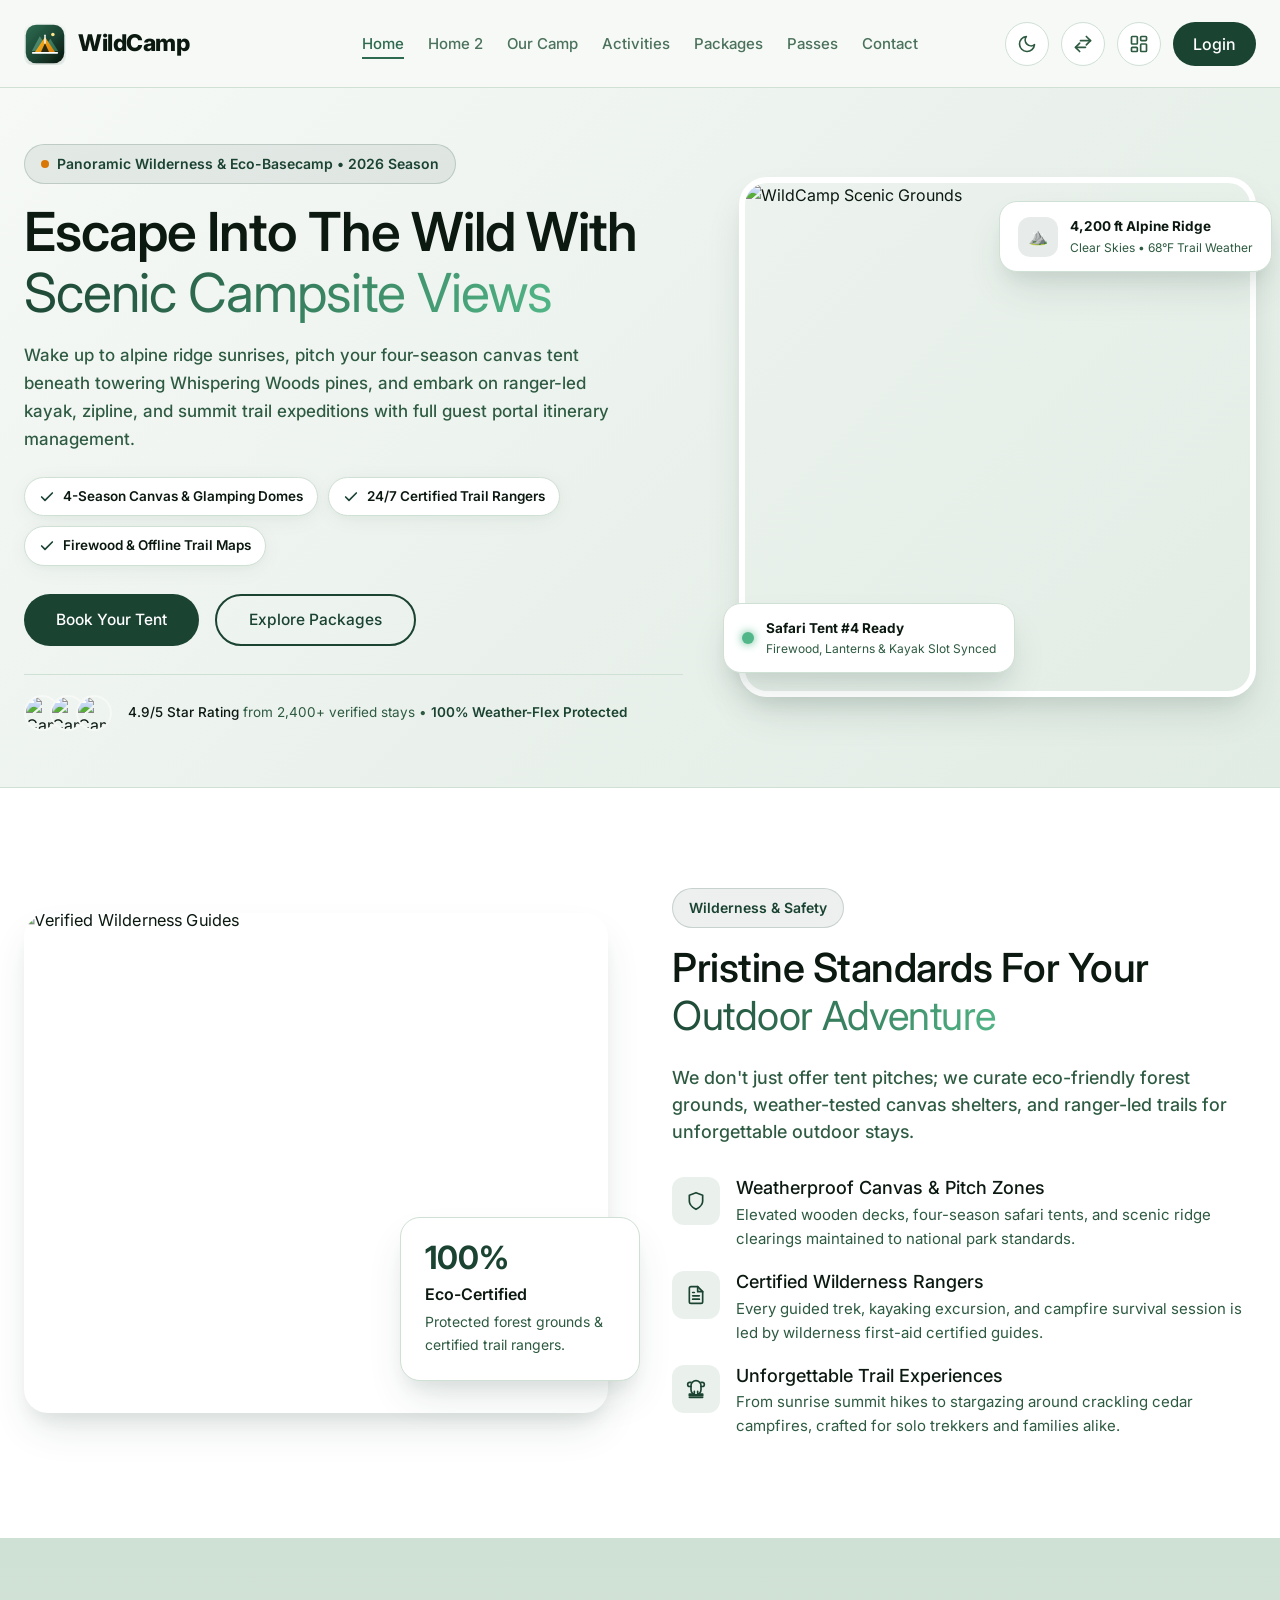
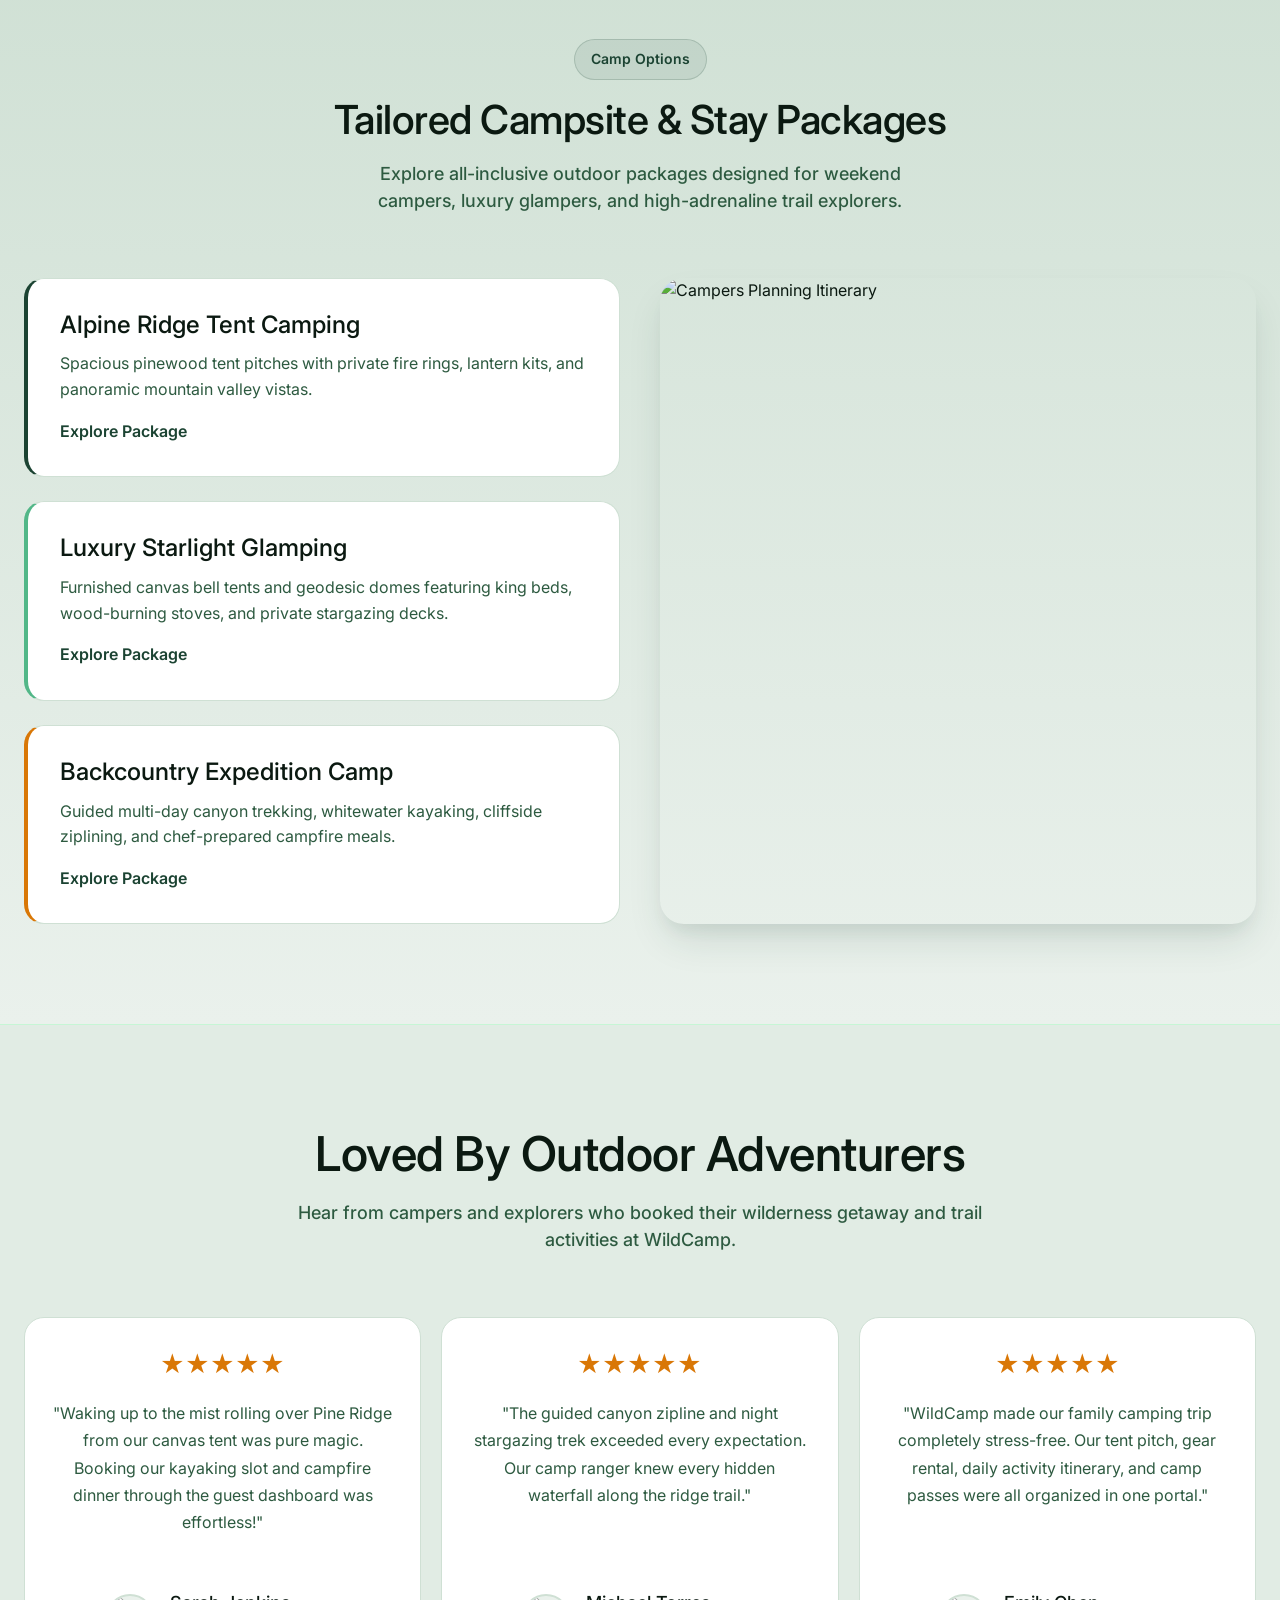
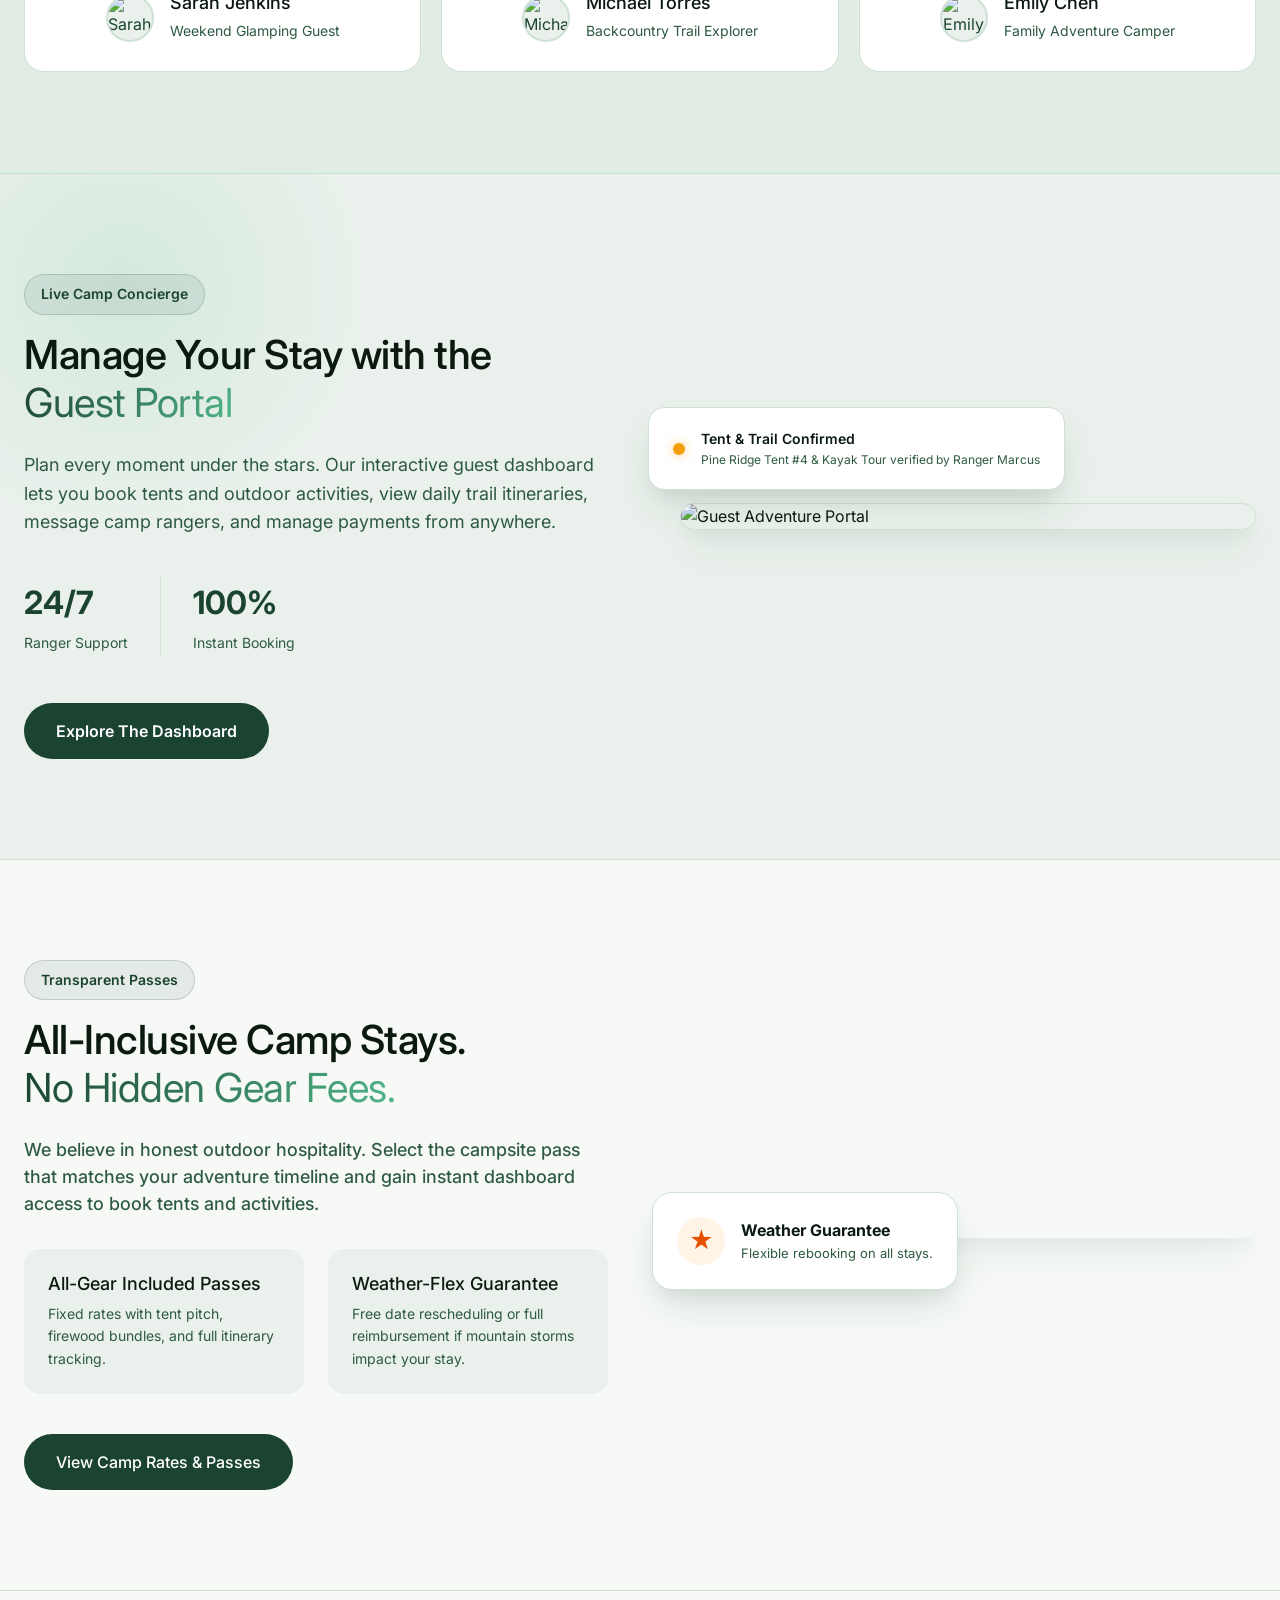
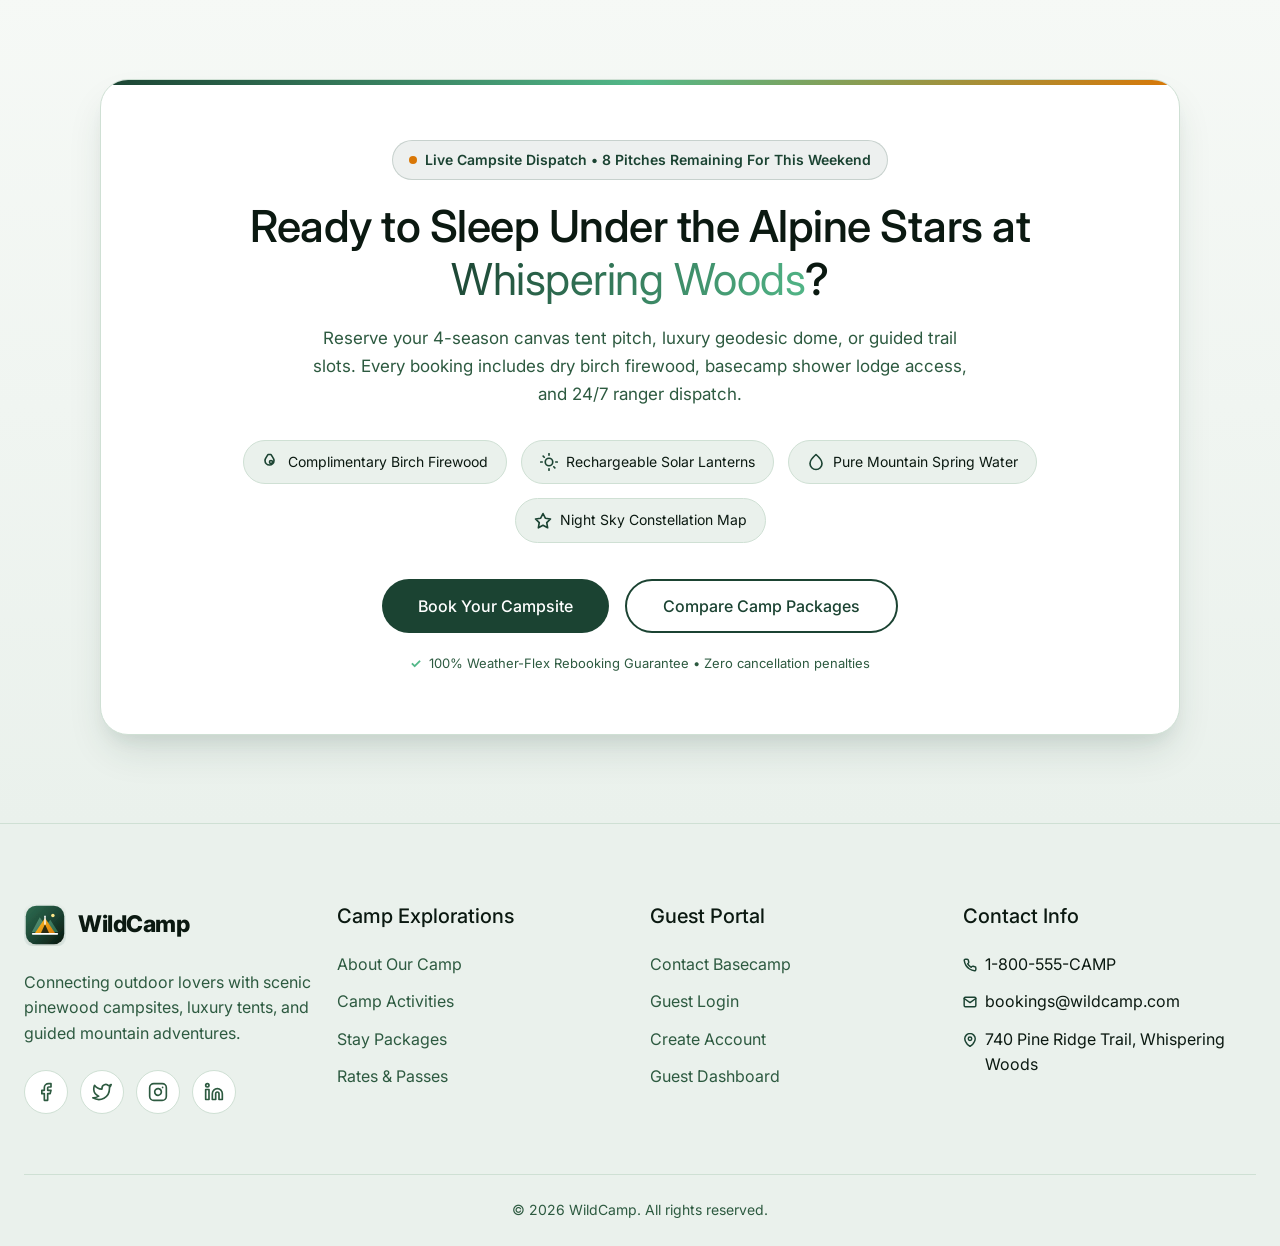
==== index.html @ be58924a "Initial commit" ====
<!DOCTYPE html>
<html lang="en">
<head>
    <meta charset="UTF-8">
    <meta name="viewport" content="width=device-width, initial-scale=1.0">
    <title>WildCamp | Camping Ground &amp; Adventure Camp</title>
    <meta name="description" content="Explore scenic pinewood campsites, luxury canvas tents, guided mountain trails, campfire nights, and outdoor adventure packages at WildCamp.">
    <link rel="icon" type="image/svg+xml" href="assets/images/favicon.svg">
    <link rel="stylesheet" href="assets/css/style.css">
    <link rel="stylesheet" href="assets/css/dark-mode.css">
    <link rel="stylesheet" href="assets/css/rtl.css">
</head>
<body>

    <nav class="navbar">
        <div class="container">
            <a href="index.html" class="nav-brand">
                <img src="assets/images/logo.svg" alt="WildCamp Logo" class="nav-brand-img">
                <span>WildCamp<span class="brand-accent"></span></span>
            </a>
            <ul class="nav-links">
                <li><a href="index.html" class="active">Home</a></li>
                <li><a href="home-2.html">Home 2</a></li>
                <li><a href="about.html">Our Camp</a></li>
                <li><a href="courses.html">Activities</a></li>
                <li><a href="study-packages.html">Packages</a></li>
                <li><a href="pricing.html">Passes</a></li>
                <li><a href="contact.html">Contact</a></li>
            </ul>
            <div class="nav-actions">
                <button id="themeToggle" class="action-icon" aria-label="Toggle Dark Mode" title="Toggle Dark Mode"><svg width="20" height="20" viewBox="0 0 24 24" fill="none" stroke="currentColor" stroke-width="2" stroke-linecap="round" stroke-linejoin="round" style="vertical-align: middle;"><path d="M21 12.79A9 9 0 1 1 11.21 3 7 7 0 0 0 21 12.79z"/></svg></button>
                <button id="rtlToggle" class="action-icon" aria-label="Toggle RTL" title="Toggle RTL"><svg width="20" height="20" viewBox="0 0 24 24" fill="none" stroke="currentColor" stroke-width="2" stroke-linecap="round" stroke-linejoin="round" style="vertical-align: middle;"><polyline points="16 3 21 8 16 13"/><line x1="21" y1="8" x2="9" y2="8"/><polyline points="8 21 3 16 8 11"/><line x1="3" y1="16" x2="15" y2="16"/></svg></button>
                <a href="dashboard.html" class="action-icon" aria-label="Dashboard" title="Dashboard">
                    <svg width="20" height="20" viewBox="0 0 24 24" fill="none" stroke="currentColor" stroke-width="2" stroke-linecap="round" stroke-linejoin="round"><rect width="7" height="9" x="3" y="3" rx="1"/><rect width="7" height="5" x="14" y="3" rx="1"/><rect width="7" height="9" x="14" y="12" rx="1"/><rect width="7" height="5" x="3" y="16" rx="1"/></svg>
                </a>
                <a href="login.html" class="btn btn-primary" style="height: 44px; padding: 0 20px;">Login</a>
                <button class="mobile-menu-toggle action-icon" aria-label="Toggle Menu">☰</button>
            </div>
        </div>
    </nav>

    <!-- Home 1 Hero: Asymmetric 2-Column Split Showcase (Equal Height 700px) -->
    <section class="hero-equal-height hero-home-1">
        <div class="container">
            <div class="hero-home-1-grid">
                
                <!-- Left Content -->
                <div class="fade-up" style="text-align: left;">
                    <div class="badge-premium" style="margin-bottom: 18px; margin-left: 0;">
                        <div class="badge-pulse"></div>
                        Panoramic Wilderness &amp; Eco-Basecamp &bull; 2026 Season
                    </div>
                    
                    <h1 style="font-size: clamp(36px, 4.2vw, 54px); line-height: 1.12; margin-bottom: 18px; color: var(--text-primary);">
                        Escape Into The Wild With <span class="text-highlight">Scenic Campsite Views</span>
                    </h1>
                    
                    <p class="subheading" style="font-size: 17px; line-height: 1.65; color: var(--text-secondary); margin-bottom: 24px; max-width: 600px;">
                        Wake up to alpine ridge sunrises, pitch your four-season canvas tent beneath towering Whispering Woods pines, and embark on ranger-led kayak, zipline, and summit trail expeditions with full guest portal itinerary management.
                    </p>

                    <div class="hero-feature-pills">
                        <div class="hero-feature-pill">
                            <svg width="16" height="16" viewBox="0 0 24 24" fill="none" stroke="currentColor" stroke-width="2.5" stroke-linecap="round" stroke-linejoin="round"><polyline points="20 6 9 17 4 12"/></svg>
                            4-Season Canvas &amp; Glamping Domes
                        </div>
                        <div class="hero-feature-pill">
                            <svg width="16" height="16" viewBox="0 0 24 24" fill="none" stroke="currentColor" stroke-width="2.5" stroke-linecap="round" stroke-linejoin="round"><polyline points="20 6 9 17 4 12"/></svg>
                            24/7 Certified Trail Rangers
                        </div>
                        <div class="hero-feature-pill">
                            <svg width="16" height="16" viewBox="0 0 24 24" fill="none" stroke="currentColor" stroke-width="2.5" stroke-linecap="round" stroke-linejoin="round"><polyline points="20 6 9 17 4 12"/></svg>
                            Firewood &amp; Offline Trail Maps
                        </div>
                    </div>
                    
                    <div class="hero-premium-actions" style="justify-content: flex-start; margin-bottom: 28px;">
                        <a href="dashboard.html" class="btn btn-primary" style="height: 52px; padding: 0 32px; font-size: 15.5px;">Book Your Tent</a>
                        <a href="study-packages.html" class="btn btn-secondary" style="height: 52px; padding: 0 32px; font-size: 15.5px;">Explore Packages</a>
                    </div>

                    <!-- Camper Social Proof Strip -->
                    <div style="display: flex; align-items: center; gap: 16px; padding-top: 20px; border-top: 1px solid var(--border-color); flex-wrap: wrap;">
                        <div class="avatar-group">
                            <img src="https://images.unsplash.com/photo-1544717305-2782549b5136?auto=format&fit=crop&w=100&q=80" alt="Camper Sarah" style="width: 36px; height: 36px; object-fit: cover;">
                            <img src="https://images.unsplash.com/photo-1507003211169-0a1dd7228f2d?auto=format&fit=crop&w=100&q=80" alt="Camper Michael" style="width: 36px; height: 36px; object-fit: cover;">
                            <img src="https://images.unsplash.com/photo-1573496359142-b8d87734a5a2?auto=format&fit=crop&w=100&q=80" alt="Camper Emily" style="width: 36px; height: 36px; object-fit: cover;">
                        </div>
                        <div style="font-size: 13.5px; color: var(--text-secondary);">
                            <strong style="color: var(--text-primary);">4.9/5 Star Rating</strong> from 2,400+ verified stays &bull; <span style="color: var(--primary-accent); font-weight: 600;">100% Weather-Flex Protected</span>
                        </div>
                    </div>
                </div>

                <!-- Right Visual Showcase -->
                <div class="hero-home-1-visual fade-up" style="transition-delay: 0.2s;">
                    <div class="hero-home-1-main-img">
                        <img src="https://images.unsplash.com/photo-1523240795612-9a054b0db644?auto=format&fit=crop&w=1600&q=80" alt="WildCamp Scenic Grounds">
                    </div>

                    <!-- Floating Top-Right Telemetry Badge -->
                    <div class="hero-float-card floating-badge-right" style="top: 24px; right: -16px;">
                        <div style="width: 40px; height: 40px; border-radius: 12px; background: rgba(27, 67, 50, 0.1); color: var(--primary-accent); display: flex; align-items: center; justify-content: center; font-weight: 700;">⛰️</div>
                        <div style="text-align: left;">
                            <div style="font-size: 13.5px; font-weight: 700; color: var(--text-primary);">4,200 ft Alpine Ridge</div>
                            <div style="font-size: 12px; color: var(--text-secondary);">Clear Skies &bull; 68&deg;F Trail Weather</div>
                        </div>
                    </div>

                    <!-- Floating Bottom-Left Active Pitch Badge -->
                    <div class="hero-float-card floating-badge-left" style="bottom: 24px; left: -16px;">
                        <div style="width: 12px; height: 12px; border-radius: 50%; background: var(--support-accent); box-shadow: 0 0 10px var(--support-accent);"></div>
                        <div style="text-align: left;">
                            <div style="font-size: 13.5px; font-weight: 700; color: var(--text-primary);">Safari Tent #4 Ready</div>
                            <div style="font-size: 12px; color: var(--text-secondary);">Firewood, Lanterns &amp; Kayak Slot Synced</div>
                        </div>
                    </div>
                </div>

            </div>
        </div>
    </section>

    <!-- 1. Wilderness & Campsite Standards -->
    <section class="premium-section" style="padding: 100px 0; overflow: hidden;">
        <div class="container">
            <div class="grid-2 tab-stack image-first" style="align-items: center; gap: 64px;">
                <!-- Image Side -->
                <div class="fade-up" style="position: relative;">
                    <div style="position: relative; border-radius: 24px; overflow: hidden; box-shadow: var(--shadow-hover);">
                        <img src="https://images.unsplash.com/photo-1427504494785-3a9ca7044f45?auto=format&fit=crop&w=800&q=80" alt="Verified Wilderness Guides" class="img-cover" style="height: 500px; transform: scale(1.02); transition: var(--transition);">
                    </div>
                    <!-- Glassmorphism Badge -->
                    <div class="floating-badge-right" style="position: absolute; bottom: 32px; right: -32px; background: var(--card-bg); border: 1px solid var(--border-color); padding: 24px; border-radius: 20px; box-shadow: var(--shadow-hover); max-width: 240px; z-index: 2;">
                        <div style="color: var(--primary-accent); font-size: 32px; font-weight: 700; line-height: 1;">100%</div>
                        <div style="font-weight: 600; color: var(--text-primary); margin-top: 8px;">Eco-Certified</div>
                        <p style="color: var(--text-secondary); font-size: 14px; margin-top: 4px; margin-bottom: 0;">Protected forest grounds &amp; certified trail rangers.</p>
                    </div>
                </div>
                <!-- Content Side -->
                <div class="fade-up" style="transition-delay: 0.2s;">
                    <div class="badge-premium" style="margin-bottom: 16px;">Wilderness &amp; Safety</div>
                    <h2 style="font-size: 40px; line-height: 1.2; margin-bottom: 24px;">Pristine Standards For Your <span class="text-highlight">Outdoor Adventure</span></h2>
                    <p class="subheading" style="margin-bottom: 32px;">We don't just offer tent pitches; we curate eco-friendly forest grounds, weather-tested canvas shelters, and ranger-led trails for unforgettable outdoor stays.</p>
                    
                    <div style="display: flex; flex-direction: column; gap: 20px;">
                        <div style="display: flex; gap: 16px; align-items: flex-start;">
                            <div style="width: 48px; height: 48px; border-radius: 12px; background: var(--secondary-bg); color: var(--primary-accent); display: flex; align-items: center; justify-content: center; flex-shrink: 0;">
                                <svg width="20" height="20" viewBox="0 0 24 24" fill="none" stroke="currentColor" stroke-width="2" stroke-linecap="round" stroke-linejoin="round"><path d="M12 22s8-4 8-10V5l-8-3-8 3v7c0 6 8 10 8 10z"/></svg>
                            </div>
                            <div>
                                <h4 style="font-size: 18px; margin-bottom: 4px;">Weatherproof Canvas &amp; Pitch Zones</h4>
                                <p style="color: var(--text-secondary); font-size: 15px; margin: 0;">Elevated wooden decks, four-season safari tents, and scenic ridge clearings maintained to national park standards.</p>
                            </div>
                        </div>
                        <div style="display: flex; gap: 16px; align-items: flex-start;">
                            <div style="width: 48px; height: 48px; border-radius: 12px; background: var(--secondary-bg); color: var(--primary-accent); display: flex; align-items: center; justify-content: center; flex-shrink: 0;">
                                <svg width="20" height="20" viewBox="0 0 24 24" fill="none" stroke="currentColor" stroke-width="2" stroke-linecap="round" stroke-linejoin="round"><path d="M14 2H6a2 2 0 0 0-2 2v16a2 2 0 0 0 2 2h12a2 2 0 0 0 2-2V8z"/><polyline points="14 2 14 8 20 8"/><line x1="16" y1="13" x2="8" y2="13"/><line x1="16" y1="17" x2="8" y2="17"/><polyline points="10 9 9 9 8 9"/></svg>
                            </div>
                            <div>
                                <h4 style="font-size: 18px; margin-bottom: 4px;">Certified Wilderness Rangers</h4>
                                <p style="color: var(--text-secondary); font-size: 15px; margin: 0;">Every guided trek, kayaking excursion, and campfire survival session is led by wilderness first-aid certified guides.</p>
                            </div>
                        </div>
                        <div style="display: flex; gap: 16px; align-items: flex-start;">
                            <div style="width: 48px; height: 48px; border-radius: 12px; background: var(--secondary-bg); color: var(--primary-accent); display: flex; align-items: center; justify-content: center; flex-shrink: 0;">
                                <svg width="20" height="20" viewBox="0 0 24 24" fill="none" stroke="currentColor" stroke-width="2" stroke-linecap="round" stroke-linejoin="round"><path d="M6 9H4.5a2.5 2.5 0 0 1 0-5H6"/><path d="M18 9h1.5a2.5 2.5 0 0 0 0-5H18"/><path d="M4 22h16"/><path d="M10 14.66V17c0 .55-.45 1-1 1H4v2h16v-2h-5c-.55 0-1-.45-1-1v-2.34"/><path d="M12 2a6 6 0 0 1 6 6v5a6 6 0 0 1-6 6 6 6 0 0 1-6-6V8a6 6 0 0 1 6-6z"/></svg>
                            </div>
                            <div>
                                <h4 style="font-size: 18px; margin-bottom: 4px;">Unforgettable Trail Experiences</h4>
                                <p style="color: var(--text-secondary); font-size: 15px; margin: 0;">From sunrise summit hikes to stargazing around crackling cedar campfires, crafted for solo trekkers and families alike.</p>
                            </div>
                        </div>
                    </div>
                </div>
            </div>
        </div>
    </section>

    <!-- 2. Bespoke Camping Packages -->
    <section class="premium-section bg-secondary" style="padding: 100px 0; position: relative;">
        <div class="container">
            <div class="section-header text-center fade-up">
                <div class="badge-premium" style="margin-bottom: 16px; margin-left: auto; margin-right: auto;">Camp Options</div>
                <h2 style="font-size: 40px;">Tailored Campsite &amp; Stay Packages</h2>
                <p class="subheading" style="margin-left: auto; margin-right: auto; max-width: 600px;">Explore all-inclusive outdoor packages designed for weekend campers, luxury glampers, and high-adrenaline trail explorers.</p>
            </div>
            
            <div class="grid-2 prep-options-grid" style="gap: 40px; margin-top: 64px; align-items: center;">
                <!-- Left: Stacked Premium Cards -->
                <div class="prep-options-cards" style="display: flex; flex-direction: column; gap: 24px;">
                    <div class="card fade-up" style="border-left: 4px solid var(--primary-accent); padding: 32px; transition: var(--transition);">
                        <h3 style="font-size: 24px; margin-bottom: 12px;">Alpine Ridge Tent Camping</h3>
                        <p style="color: var(--text-secondary); margin-bottom: 16px;">Spacious pinewood tent pitches with private fire rings, lantern kits, and panoramic mountain valley vistas.</p>
                        <a href="study-packages.html" style="color: var(--primary-accent); font-weight: 600; text-decoration: none; display: inline-flex; align-items: center; gap: 8px;">Explore Package</a>
                    </div>
                    <div class="card fade-up" style="border-left: 4px solid var(--support-accent); padding: 32px; transition: var(--transition); transition-delay: 0.1s;">
                        <h3 style="font-size: 24px; margin-bottom: 12px;">Luxury Starlight Glamping</h3>
                        <p style="color: var(--text-secondary); margin-bottom: 16px;">Furnished canvas bell tents and geodesic domes featuring king beds, wood-burning stoves, and private stargazing decks.</p>
                        <a href="study-packages.html" style="color: var(--primary-accent); font-weight: 600; text-decoration: none; display: inline-flex; align-items: center; gap: 8px;">Explore Package</a>
                    </div>
                    <div class="card fade-up" style="border-left: 4px solid var(--highlight-accent); padding: 32px; transition: var(--transition); transition-delay: 0.2s;">
                        <h3 style="font-size: 24px; margin-bottom: 12px;">Backcountry Expedition Camp</h3>
                        <p style="color: var(--text-secondary); margin-bottom: 16px;">Guided multi-day canyon trekking, whitewater kayaking, cliffside ziplining, and chef-prepared campfire meals.</p>
                        <a href="study-packages.html" style="color: var(--primary-accent); font-weight: 600; text-decoration: none; display: inline-flex; align-items: center; gap: 8px;">Explore Package</a>
                    </div>
                </div>
                
                <!-- Right: Large Image -->
                <div class="fade-up prep-options-image" style="height: 100%; transition-delay: 0.3s;">
                    <img src="https://images.unsplash.com/photo-1516321318423-f06f85e504b3?auto=format&fit=crop&w=800&q=80" alt="Campers Planning Itinerary" style="width: 100%; height: 100%; object-fit: cover; border-radius: 24px; box-shadow: var(--shadow-hover); min-height: 500px;">
                </div>
            </div>
        </div>
    </section>

    <!-- Camper Testimonials -->
    <section class="bg-secondary">
        <div class="container text-center fade-up">
            <div class="section-header">
                <h2>Loved By Outdoor Adventurers</h2>
                <p class="subheading">Hear from campers and explorers who booked their wilderness getaway and trail activities at WildCamp.</p>
            </div>
            <div class="grid-3">
                <div class="card" style="align-items: center; text-align: center; display: flex; flex-direction: column;">
                    <div style="color: var(--highlight-accent); font-size: 24px; margin-bottom: 16px;">★★★★★</div>
                    <p class="card-text" style="flex-grow: 1;">"Waking up to the mist rolling over Pine Ridge from our canvas tent was pure magic. Booking our kayaking slot and campfire dinner through the guest dashboard was effortless!"</p>
                    <div style="margin-top: 24px; display: flex; align-items: center; justify-content: center; gap: 16px; width: 100%;">
                        <div style="width: 48px; height: 48px; border-radius: 50%; background: var(--secondary-bg); display: flex; align-items: center; justify-content: center; color: var(--primary-accent); border: 2px solid var(--border-color); flex-shrink: 0;">
                            <img src="https://images.unsplash.com/photo-1494790108377-be9c29b29330?auto=format&fit=crop&w=150&h=150&q=80" alt="Sarah Jenkins" style="width: 100%; height: 100%; border-radius: 50%; object-fit: cover;">
                        </div>
                        <div style="text-align: left;">
                            <h4 style="font-size: 18px; margin-bottom: 4px;">Sarah Jenkins</h4>
                            <span style="color: var(--text-secondary); font-size: 14px;">Weekend Glamping Guest</span>
                        </div>
                    </div>
                </div>
                <div class="card" style="align-items: center; text-align: center; display: flex; flex-direction: column;">
                    <div style="color: var(--highlight-accent); font-size: 24px; margin-bottom: 16px;">★★★★★</div>
                    <p class="card-text" style="flex-grow: 1;">"The guided canyon zipline and night stargazing trek exceeded every expectation. Our camp ranger knew every hidden waterfall along the ridge trail."</p>
                    <div style="margin-top: 24px; display: flex; align-items: center; justify-content: center; gap: 16px; width: 100%;">
                        <div style="width: 48px; height: 48px; border-radius: 50%; background: var(--secondary-bg); display: flex; align-items: center; justify-content: center; color: var(--primary-accent); border: 2px solid var(--border-color); flex-shrink: 0;">
                            <img src="https://images.unsplash.com/photo-1507003211169-0a1dd7228f2d?auto=format&fit=crop&w=150&h=150&q=80" alt="Michael Torres" style="width: 100%; height: 100%; border-radius: 50%; object-fit: cover;">
                        </div>
                        <div style="text-align: left;">
                            <h4 style="font-size: 18px; margin-bottom: 4px;">Michael Torres</h4>
                            <span style="color: var(--text-secondary); font-size: 14px;">Backcountry Trail Explorer</span>
                        </div>
                    </div>
                </div>
                <div class="card" style="align-items: center; text-align: center; display: flex; flex-direction: column;">
                    <div style="color: var(--highlight-accent); font-size: 24px; margin-bottom: 16px;">★★★★★</div>
                    <p class="card-text" style="flex-grow: 1;">"WildCamp made our family camping trip completely stress-free. Our tent pitch, gear rental, daily activity itinerary, and camp passes were all organized in one portal."</p>
                    <div style="margin-top: 24px; display: flex; align-items: center; justify-content: center; gap: 16px; width: 100%;">
                        <div style="width: 48px; height: 48px; border-radius: 50%; background: var(--secondary-bg); display: flex; align-items: center; justify-content: center; color: var(--primary-accent); border: 2px solid var(--border-color); flex-shrink: 0;">
                            <img src="https://images.unsplash.com/photo-1438761681033-6461ffad8d80?auto=format&fit=crop&w=150&h=150&q=80" alt="Emily Chen" style="width: 100%; height: 100%; border-radius: 50%; object-fit: cover;">
                        </div>
                        <div style="text-align: left;">
                            <h4 style="font-size: 18px; margin-bottom: 4px;">Emily Chen</h4>
                            <span style="color: var(--text-secondary); font-size: 14px;">Family Adventure Camper</span>
                        </div>
                    </div>
                </div>
            </div>
        </div>
    </section>

    <!-- 3. Next-Gen Guest Portal (Light Theme Section) -->
    <section class="premium-section" style="padding: 100px 0; background: var(--secondary-bg); color: var(--text-primary); position: relative; overflow: hidden; border-top: 1px solid var(--border-color); border-bottom: 1px solid var(--border-color);">
        <!-- Subtle Sage Radial Glow -->
        <div style="position: absolute; top: -20%; left: -10%; width: 500px; height: 500px; background: radial-gradient(circle, rgba(82, 183, 136, 0.14) 0%, transparent 70%); border-radius: 50%; z-index: 0; pointer-events: none;"></div>
        
        <div class="container" style="position: relative; z-index: 1;">
            <div class="grid-2 tab-stack" style="align-items: center; gap: 80px;">
                
                <!-- Content Side -->
                <div class="fade-up">
                    <div class="badge-premium" style="margin-bottom: 16px;">Live Camp Concierge</div>
                    <h2 style="font-size: 40px; line-height: 1.2; margin-bottom: 24px; color: var(--text-primary);">Manage Your Stay with the <span class="text-highlight">Guest Portal</span></h2>
                    <p style="color: var(--text-secondary); font-size: 18px; line-height: 1.6; margin-bottom: 40px;">Plan every moment under the stars. Our interactive guest dashboard lets you book tents and outdoor activities, view daily trail itineraries, message camp rangers, and manage payments from anywhere.</p>
                    
                    <div style="display: flex; gap: 32px; margin-bottom: 48px;">
                        <div>
                            <div style="font-size: 32px; font-weight: 700; color: var(--primary-accent); margin-bottom: 4px;">24/7</div>
                            <div style="color: var(--text-secondary); font-size: 14px;">Ranger Support</div>
                        </div>
                        <div style="width: 1px; background: var(--border-color);"></div>
                        <div>
                            <div style="font-size: 32px; font-weight: 700; color: var(--primary-accent); margin-bottom: 4px;">100%</div>
                            <div style="color: var(--text-secondary); font-size: 14px;">Instant Booking</div>
                        </div>
                    </div>
                    
                    <a href="dashboard.html" class="btn btn-primary" style="font-weight: 600; padding: 0 32px; height: 56px;">Explore The Dashboard</a>
                </div>

                <!-- Visual Side -->
                <div class="fade-up" style="position: relative; transition-delay: 0.2s;">
                    <img src="https://successfulstudyskills4students.com/wp-content/uploads/2026/02/AI-study-tools-for-students-student-studying-with-ai-1024x585.jpeg" alt="Guest Adventure Portal" style="width: 100%; border-radius: 24px; box-shadow: var(--shadow-hover); border: 1px solid var(--border-color);">
                    
                    <!-- Floating UI Element -->
                    <div class="floating-badge-left" style="position: absolute; bottom: 40px; left: -32px; background: var(--card-bg); padding: 20px 24px; border-radius: 16px; border: 1px solid var(--border-color); display: flex; align-items: center; gap: 16px; box-shadow: var(--shadow-hover);">
                        <div style="width: 12px; height: 12px; background: #F59E0B; border-radius: 50%; box-shadow: 0 0 10px rgba(245,158,11,0.5);"></div>
                        <div>
                            <div style="color: var(--text-primary); font-weight: 600; font-size: 14px;">Tent &amp; Trail Confirmed</div>
                            <div style="color: var(--text-secondary); font-size: 12px;">Pine Ridge Tent #4 &amp; Kayak Tour verified by Ranger Marcus</div>
                        </div>
                    </div>
                </div>

            </div>
        </div>
    </section>

    <!-- 4. Transparent Pricing & Value -->
    <section class="premium-section" style="padding: 100px 0;">
        <div class="container">
            <div class="grid-2 tab-stack" style="align-items: center; gap: 64px;">
                <!-- Content Side -->
                <div class="fade-up">
                    <div class="badge-premium" style="margin-bottom: 16px;">Transparent Passes</div>
                    <h2 style="font-size: 40px; line-height: 1.2; margin-bottom: 24px;">All-Inclusive Camp Stays.<br><span class="text-highlight">No Hidden Gear Fees.</span></h2>
                    <p class="subheading" style="margin-bottom: 32px;">We believe in honest outdoor hospitality. Select the campsite pass that matches your adventure timeline and gain instant dashboard access to book tents and activities.</p>
                    
                    <div class="grid-2" style="gap: 24px; margin-bottom: 40px;">
                        <div style="background: var(--secondary-bg); padding: 24px; border-radius: 16px;">
                            <h4 style="font-size: 18px; margin-bottom: 8px;">All-Gear Included Passes</h4>
                            <p style="color: var(--text-secondary); font-size: 14px; margin: 0;">Fixed rates with tent pitch, firewood bundles, and full itinerary tracking.</p>
                        </div>
                        <div style="background: var(--secondary-bg); padding: 24px; border-radius: 16px;">
                            <h4 style="font-size: 18px; margin-bottom: 8px;">Weather-Flex Guarantee</h4>
                            <p style="color: var(--text-secondary); font-size: 14px; margin: 0;">Free date rescheduling or full reimbursement if mountain storms impact your stay.</p>
                        </div>
                    </div>
                    
                    <a href="pricing.html" class="btn btn-primary" style="height: 56px; padding: 0 32px; font-size: 16px;">View Camp Rates &amp; Passes</a>
                </div>
                
                <!-- Image Side -->
                <div class="fade-up" style="position: relative; transition-delay: 0.2s;">
                    <img src="https://www.famu.edu/students/student-financial-services/img/Payment_In_Person_640x480.jpg" alt="Guest Check-In &amp; Passes" style="width: 100%; border-radius: 24px; box-shadow: var(--shadow-hover);">
                    
                    <!-- Floating Guarantee Card -->
                    <div style="position: absolute; top: -20px; left: -20px; background: var(--card-bg); padding: 24px; border-radius: 20px; box-shadow: var(--shadow-hover); border: 1px solid var(--border-color); display: flex; align-items: center; gap: 16px; z-index: 2;">
                        <div style="width: 48px; height: 48px; background: #FFF4E5; color: #E65100; border-radius: 50%; display: flex; align-items: center; justify-content: center; font-size: 24px; font-weight: bold;">★</div>
                        <div>
                            <div style="font-weight: 700; color: var(--text-primary);">Weather Guarantee</div>
                            <div style="color: var(--text-secondary); font-size: 13px;">Flexible rebooking on all stays.</div>
                        </div>
                    </div>
                </div>
            </div>
        </div>
    </section>

    <!-- 5. Pre-Footer Panoramic Nightscape & Live Pitch Finder CTA (Design 1) -->
    <section class="cta-section-home-1">
        <div class="container fade-up">
            <div class="cta-home-1-card">
                <div class="badge-premium" style="margin-bottom: 20px;">
                    <div class="badge-pulse"></div>
                    Live Campsite Dispatch &bull; 8 Pitches Remaining For This Weekend
                </div>
                <h2 style="font-size: clamp(30px, 3.8vw, 44px); line-height: 1.2; margin-bottom: 18px; max-width: 820px; margin-left: auto; margin-right: auto;">
                    Ready to Sleep Under the Alpine Stars at <span class="text-highlight">Whispering Woods</span>?
                </h2>
                <p style="color: var(--text-secondary); font-size: 17px; line-height: 1.65; max-width: 680px; margin: 0 auto;">
                    Reserve your 4-season canvas tent pitch, luxury geodesic dome, or guided trail slots. Every booking includes dry birch firewood, basecamp shower lodge access, and 24/7 ranger dispatch.
                </p>

                <!-- 4-Item Horizontal Amenity Bar with Icons -->
                <div class="cta-home-1-amenities">
                    <div class="cta-home-1-amenity">
                        <svg width="18" height="18" viewBox="0 0 24 24" fill="none" stroke="currentColor" stroke-width="2.2" stroke-linecap="round" stroke-linejoin="round"><path d="M12 2c1.5 3 4 5 4 8a6 6 0 1 1-12 0c0-3 2.5-5 4-8z"/><path d="M12 14a2 2 0 1 0 0-4 2 2 0 0 0 0 4z"/></svg>
                        <span>Complimentary Birch Firewood</span>
                    </div>
                    <div class="cta-home-1-amenity">
                        <svg width="18" height="18" viewBox="0 0 24 24" fill="none" stroke="currentColor" stroke-width="2.2" stroke-linecap="round" stroke-linejoin="round"><circle cx="12" cy="12" r="5"/><line x1="12" y1="1" x2="12" y2="3"/><line x1="12" y1="21" x2="12" y2="23"/><line x1="4.22" y1="4.22" x2="5.64" y2="5.64"/><line x1="18.36" y1="18.36" x2="19.78" y2="19.78"/><line x1="1" y1="12" x2="3" y2="12"/><line x1="21" y1="12" x2="23" y2="12"/></svg>
                        <span>Rechargeable Solar Lanterns</span>
                    </div>
                    <div class="cta-home-1-amenity">
                        <svg width="18" height="18" viewBox="0 0 24 24" fill="none" stroke="currentColor" stroke-width="2.2" stroke-linecap="round" stroke-linejoin="round"><path d="M12 22a8 8 0 0 0 8-8c0-5-8-12-8-12S4 9 4 14a8 8 0 0 0 8 8z"/></svg>
                        <span>Pure Mountain Spring Water</span>
                    </div>
                    <div class="cta-home-1-amenity">
                        <svg width="18" height="18" viewBox="0 0 24 24" fill="none" stroke="currentColor" stroke-width="2.2" stroke-linecap="round" stroke-linejoin="round"><path d="M12 2l3.09 6.26L22 9.27l-5 4.87 1.18 6.88L12 17.77l-6.18 3.25L7 14.14 2 9.27l6.91-1.01L12 2z"/></svg>
                        <span>Night Sky Constellation Map</span>
                    </div>
                </div>

                <!-- Centered Dual Action Buttons -->
                <div style="display: flex; gap: 16px; justify-content: center; flex-wrap: wrap; margin-bottom: 20px;">
                    <a href="dashboard.html" class="btn btn-primary" style="height: 54px; padding: 0 36px; font-size: 16px;">Book Your Campsite</a>
                    <a href="study-packages.html" class="btn btn-secondary" style="height: 54px; padding: 0 36px; font-size: 16px;">Compare Camp Packages</a>
                </div>

                <div style="font-size: 13px; color: var(--text-secondary); display: flex; align-items: center; justify-content: center; gap: 8px;">
                    <span style="color: var(--support-accent); font-weight: 700;">✓</span> 100% Weather-Flex Rebooking Guarantee &bull; Zero cancellation penalties
                </div>
            </div>
        </div>
    </section>

    <!-- Footer -->
    <footer class="footer">
        <div class="container">
            <div class="footer-top grid-4">
                <div class="footer-widget">
                    <a href="index.html" class="nav-brand" style="margin-bottom: 24px; display: inline-flex;">
                        <img src="assets/images/logo.svg" alt="WildCamp Logo" class="nav-brand-img">
                        <span>WildCamp<span class="brand-accent"></span></span>
                    </a>
                    <p style="color: var(--text-secondary); margin-bottom: 24px;">Connecting outdoor lovers with scenic pinewood campsites, luxury tents, and guided mountain adventures.</p>
                    <div class="social-icons-contact" style="display: flex; gap: 12px;">
                        <a href="#" aria-label="Facebook">
                            <svg width="20" height="20" viewBox="0 0 24 24" fill="none" stroke="currentColor" stroke-width="2" stroke-linecap="round" stroke-linejoin="round"><path d="M18 2h-3a5 5 0 0 0-5 5v3H7v4h3v8h4v-8h3l1-4h-4V7a1 1 0 0 1 1-1h3z"></path></svg>
                        </a>
                        <a href="#" aria-label="Twitter">
                            <svg width="20" height="20" viewBox="0 0 24 24" fill="none" stroke="currentColor" stroke-width="2" stroke-linecap="round" stroke-linejoin="round"><path d="M23 3a10.9 10.9 0 0 1-3.14 1.53 4.48 4.48 0 0 0-7.86 3v1A10.66 10.66 0 0 1 3 4s-4 9 5 13a11.64 11.64 0 0 1-7 2c9 5 20 0 20-11.5a4.5 4.5 0 0 0-.08-.83A7.72 7.72 0 0 0 23 3z"></path></svg>
                        </a>
                        <a href="#" aria-label="Instagram">
                            <svg width="20" height="20" viewBox="0 0 24 24" fill="none" stroke="currentColor" stroke-width="2" stroke-linecap="round" stroke-linejoin="round"><rect x="2" y="2" width="20" height="20" rx="5" ry="5"></rect><path d="M16 11.37A4 4 0 1 1 12.63 8 4 4 0 0 1 16 11.37z"></path><line x1="17.5" y1="6.5" x2="17.51" y2="6.5"></line></svg>
                        </a>
                        <a href="#" aria-label="LinkedIn">
                            <svg width="20" height="20" viewBox="0 0 24 24" fill="none" stroke="currentColor" stroke-width="2" stroke-linecap="round" stroke-linejoin="round"><path d="M16 8a6 6 0 0 1 6 6v7h-4v-7a2 2 0 0 0-2-2 2 2 0 0 0-2 2v7h-4v-7a6 6 0 0 1 6-6z"></path><rect x="2" y="9" width="4" height="12"></rect><circle cx="4" cy="4" r="2"></circle></svg>
                        </a>
                    </div>
                </div>
                <div class="footer-widget">
                    <h4>Camp Explorations</h4>
                    <ul class="footer-links">
                        <li><a href="about.html">About Our Camp</a></li>
                        <li><a href="courses.html">Camp Activities</a></li>
                        <li><a href="study-packages.html">Stay Packages</a></li>
                        <li><a href="pricing.html">Rates &amp; Passes</a></li>
                    </ul>
                </div>
                <div class="footer-widget">
                    <h4>Guest Portal</h4>
                    <ul class="footer-links">
                        <li><a href="contact.html">Contact Basecamp</a></li>
                        <li><a href="login.html">Guest Login</a></li>
                        <li><a href="register.html">Create Account</a></li>
                        <li><a href="dashboard.html">Guest Dashboard</a></li>
                    </ul>
                </div>
                <div class="footer-widget">
                    <h4>Contact Info</h4>
                    <ul class="footer-links">
                        <li><svg width="14" height="14" viewBox="0 0 24 24" fill="none" stroke="currentColor" stroke-width="2.5" stroke-linecap="round" stroke-linejoin="round" style="vertical-align: middle; margin-right: 8px; color: var(--primary-accent);"><path d="M22 16.92v3a2 2 0 0 1-2.18 2 19.79 19.79 0 0 1-8.63-3.07 19.5 19.5 0 0 1-6-6 19.79 19.79 0 0 1-3.07-8.67A2 2 0 0 1 4.11 2h3a2 2 0 0 1 2 1.72 12.84 12.84 0 0 0 .7 2.81 2 2 0 0 1-.45 2.11L8.09 9.91a16 16 0 0 0 6 6l1.27-1.27a2 2 0 0 1 2.11-.45 12.84 12.84 0 0 0 2.81.7A2 2 0 0 1 22 16.92z"/></svg>1-800-555-CAMP</li>
                        <li><svg width="14" height="14" viewBox="0 0 24 24" fill="none" stroke="currentColor" stroke-width="2.5" stroke-linecap="round" stroke-linejoin="round" style="vertical-align: middle; margin-right: 8px; color: var(--primary-accent);"><path d="M4 4h16c1.1 0 2 .9 2 2v12c0 1.1-.9 2-2 2H4c-1.1 0-2-.9-2-2V6c0-1.1.9-2 2-2z"/><polyline points="22,6 12,13 2,6"/></svg>bookings@wildcamp.com</li>
                        <li><svg width="14" height="14" viewBox="0 0 24 24" fill="none" stroke="currentColor" stroke-width="2.5" stroke-linecap="round" stroke-linejoin="round" style="vertical-align: middle; margin-right: 8px; color: var(--primary-accent);"><path d="M21 10c0 7-9 13-9 13s-9-6-9-13a9 9 0 0 1 18 0z"/><circle cx="12" cy="10" r="3"/></svg>740 Pine Ridge Trail, Whispering Woods</li>
                    </ul>
                </div>
            </div>
            <div class="footer-bottom" style="justify-content: center; text-align: center;">
                <p>&copy; 2026 WildCamp. All rights reserved.</p>
            </div>
        </div>
    </footer>

    <script src="assets/js/main.js"></script>
</body>
</html>
---- assets/css/style.css ----
@import url('https://fonts.googleapis.com/css2?family=Inter:wght@100..900&display=swap');

:root {
    --primary-bg: #F6F9F6;
    --secondary-bg: #EAF1EC;
    --section-alt-bg: #E1ECE4;
    /* Slightly deeper sage-pine for alternating sections */
    --section-accent-bg: #CFE0D4;
    /* Warm woodland sage from the palette for contrast sections */
    --section-warm-bg: #F6F9F6;
    /* Soft pine-tinted off-white for subtle sections */
    --card-bg: #FFFFFF;
    --primary-accent: #1B4332;
    --secondary-accent: #2D6A4F;
    --support-accent: #52B788;
    --highlight-accent: #D97706;
    --text-primary: #0B1911;
    --text-secondary: #2D5A40;
    --border-color: #CFE0D4;

    --font-primary: 'Inter', sans-serif;

    --transition: all 0.4s cubic-bezier(0.16, 1, 0.3, 1);
    --border-radius: 20px;
    --container-max-width: 1280px;
    --shadow: 0 4px 24px -4px rgba(27, 67, 50, 0.07), 0 2px 8px -2px rgba(27, 67, 50, 0.04);
    --shadow-hover: 0 20px 40px -8px rgba(27, 67, 50, 0.14), 0 12px 16px -6px rgba(27, 67, 50, 0.07);
}

* {
    margin: 0;
    padding: 0;
    box-sizing: border-box;
}

html,
body {
    overflow-x: hidden;
    width: 100%;
}

body {
    background-color: var(--primary-bg);
    color: var(--text-primary);
    font-family: var(--font-primary);
    font-weight: 400;
    line-height: 1.6;
    transition: background-color 0.3s ease, color 0.3s ease;
    -webkit-font-smoothing: antialiased;
}

/* Typography System */
h1,
h2,
h3,
h4,
h5,
h6 {
    color: var(--text-primary);
    margin-bottom: 1rem;
    line-height: 1.2;
}

h1 {
    font-size: 72px;
    font-weight: 580;
    letter-spacing: -1px;
}

h2 {
    font-size: 48px;
    font-weight: 540;
    letter-spacing: -0.5px;
}

h3 {
    font-size: 32px;
    font-weight: 520;
}

h4 {
    font-size: 24px;
    font-weight: 500;
}

h5 {
    font-size: 20px;
    font-weight: 500;
}

h6 {
    font-size: 16px;
    font-weight: 500;
}

p,
span,
div {
    font-weight: 400;
}

b,
strong {
    font-weight: 500;
}

.subheading {
    font-weight: 480;
    color: var(--text-secondary);
    font-size: 1.125rem;
    margin-bottom: 1.5rem;
    line-height: 1.5;
}

label {
    font-weight: 480;
    color: var(--text-primary);
    display: block;
    margin-bottom: 8px;
}

.caption,
small {
    font-size: 14px;
    font-weight: 400;
}

/* Responsive Typography */
@media (max-width: 1024px) {
    h1 {
        font-size: 44px;
    }

    h2 {
        font-size: 36px;
    }
}

@media (max-width: 768px) {
    h1 {
        font-size: 34px;
    }

    h2 {
        font-size: 30px;
    }
}

/* Container */
.container {
    width: 100%;
    max-width: var(--container-max-width);
    margin: 0 auto;
    padding: 0 24px;
}

/* CTA Design System */
.btn {
    display: inline-flex;
    align-items: center;
    justify-content: center;
    padding: 0 32px;
    font-family: var(--font-primary);
    font-weight: 500;
    font-size: 16px;
    border-radius: 50px;
    text-decoration: none;
    transition: var(--transition);
    cursor: pointer;
    border: none;
    height: 56px;
    line-height: 1;
    white-space: nowrap;
}

.btn-primary {
    background-color: var(--primary-accent);
    color: #FFFFFF;
}

.btn-primary:hover {
    background-color: var(--secondary-accent);
    transform: translateY(-3px) scale(1.01);
    box-shadow: 0 12px 28px rgba(27, 67, 50, 0.25);
}

.btn-secondary {
    background-color: transparent;
    color: var(--primary-accent);
    border: 2px solid var(--primary-accent);
}

.btn-secondary:hover {
    background: var(--primary-accent) !important;
    color: #FFFFFF !important;
    border-color: var(--primary-accent) !important;
}

.btn-accent {
    background-color: var(--highlight-accent);
    color: var(--text-primary);
}

.btn-accent:hover {
    background-color: #D97706;
    transform: translateY(-3px) scale(1.01);
    box-shadow: 0 12px 28px rgba(245, 158, 11, 0.25);
}

/* Navbar */
.navbar {
    position: fixed;
    top: 0;
    left: 0;
    width: 100%;
    height: 88px;
    z-index: 1000;
    background: rgba(246, 249, 246, 0.88);
    backdrop-filter: blur(16px);
    -webkit-backdrop-filter: blur(16px);
    border-bottom: 1px solid var(--border-color);
    transition: var(--transition);
}

.navbar .container {
    display: flex;
    align-items: center;
    justify-content: space-between;
    height: 100%;
    position: relative;
}

.nav-brand {
    display: flex;
    align-items: center;
    gap: 12px;
    text-decoration: none;
    transition: var(--transition);
}

.nav-brand:hover .nav-brand-icon {
    transform: translateY(-2px) scale(1.05);
    filter: drop-shadow(0 8px 18px rgba(27, 67, 50, 0.25));
}

.nav-brand-icon {
    width: 42px;
    height: 42px;
    display: flex;
    align-items: center;
    justify-content: center;
    transition: all 0.3s cubic-bezier(0.16, 1, 0.3, 1);
}

.nav-brand-img {
    height: 42px;
    width: auto;
    object-fit: contain;
    border-radius: 8px;
    transition: transform 0.3s cubic-bezier(0.16, 1, 0.3, 1);
}

.nav-brand:hover .nav-brand-img {
    transform: translateY(-2px) scale(1.05);
    filter: drop-shadow(0 6px 16px rgba(27, 67, 50, 0.2));
}

.nav-brand-icon svg {
    width: 38px;
    height: 38px;
}

.nav-brand span {
    font-size: 23px;
    font-weight: 800;
    color: var(--text-primary);
    letter-spacing: -0.5px;
    display: inline-flex;
    align-items: center;
}

.nav-brand .brand-accent {
    color: var(--primary-accent);
    font-weight: 800;
    margin-left: 2px;
}

.nav-brand .brand-tag {
    font-size: 10px;
    font-weight: 700;
    text-transform: uppercase;
    letter-spacing: 0.5px;
    background: var(--section-accent-bg);
    color: var(--primary-accent);
    padding: 2px 7px;
    border-radius: 6px;
    margin-left: 8px;
}

.nav-links {
    display: flex;
    align-items: center;
    gap: 24px;
    list-style: none;
    position: absolute;
    left: 50%;
    transform: translateX(-50%);
    white-space: nowrap;
    flex-wrap: nowrap;
}

.nav-links li {
    white-space: nowrap;
    flex-shrink: 0;
}

.nav-links a {
    text-decoration: none;
    color: var(--text-secondary);
    opacity: 0.85;
    font-weight: 500;
    font-size: 15px;
    transition: var(--transition);
    position: relative;
    padding: 6px 0;
    white-space: nowrap;
}

.nav-links a::after {
    content: '';
    position: absolute;
    bottom: 0;
    left: 0;
    width: 0;
    height: 2px;
    background-color: var(--secondary-accent);
    transition: var(--transition);
}

.nav-links a:hover,
.nav-links a.active {
    color: var(--secondary-accent);
    opacity: 1;
}

.nav-links a:hover::after,
.nav-links a.active::after {
    width: 100%;
}

.nav-actions {
    display: flex;
    align-items: center;
    gap: 12px;
    flex-wrap: nowrap;
    flex-shrink: 0;
    white-space: nowrap;
}

.action-icon {
    background: none;
    border: none;
    color: var(--text-secondary);
    cursor: pointer;
    font-size: 20px;
    width: 44px;
    height: 44px;
    border-radius: 50%;
    display: flex;
    align-items: center;
    justify-content: center;
    transition: var(--transition);
    background-color: var(--card-bg);
    border: 1px solid var(--border-color);
    flex-shrink: 0;
}

.action-icon:hover {
    color: var(--primary-accent);
    border-color: var(--primary-accent);
}

.nav-menu {
    display: flex;
    align-items: center;
    justify-content: flex-end;
    flex-grow: 1;
    flex-wrap: nowrap;
    min-width: 0;
}

.mobile-close-btn {
    display: none;
}

.mobile-menu-toggle {
    display: none;
}

/* === 1024px Navbar: Keep all menus and buttons in a single horizontal row === */
@media (max-width: 1180px) and (min-width: 769px) {

    /* Keep hamburger hidden — navbar stays full horizontal */
    .mobile-menu-toggle {
        display: none !important;
    }

    .navbar .container {
        display: flex !important;
        align-items: center !important;
        justify-content: space-between !important;
        flex-wrap: nowrap !important;
        gap: 12px !important;
        padding: 0 20px !important;
    }

    .nav-brand {
        flex-shrink: 0 !important;
        gap: 8px !important;
    }

    .nav-brand-img {
        height: 36px !important;
    }

    .nav-brand span {
        font-size: 18px !important;
        white-space: nowrap !important;
    }

    .nav-menu {
        display: flex !important;
        flex-direction: row !important;
        align-items: center !important;
        justify-content: space-between !important;
        flex: 1 1 auto !important;
        min-width: 0 !important;
        flex-wrap: nowrap !important;
    }

    /* Keep nav-links in single row without overlapping brand or actions */
    .nav-links {
        position: static !important;
        left: auto !important;
        transform: none !important;
        display: flex !important;
        flex-direction: row !important;
        flex-wrap: nowrap !important;
        white-space: nowrap !important;
        gap: 14px !important;
        align-items: center !important;
        margin: 0 auto !important;
        width: auto !important;
    }

    .nav-links li {
        white-space: nowrap !important;
        flex-shrink: 0 !important;
    }

    .nav-links a {
        font-size: 13.5px !important;
        white-space: nowrap !important;
        padding: 4px 0 !important;
    }

    /* Compact action icons & Login button in single row */
    .nav-actions {
        display: flex !important;
        flex-direction: row !important;
        flex-wrap: nowrap !important;
        align-items: center !important;
        gap: 8px !important;
        width: auto !important;
        flex-shrink: 0 !important;
    }

    .nav-actions .action-icon {
        width: 36px !important;
        height: 36px !important;
        font-size: 16px !important;
        flex-shrink: 0 !important;
    }

    .nav-actions .btn {
        height: 36px !important;
        padding: 0 16px !important;
        font-size: 13.5px !important;
        white-space: nowrap !important;
        flex-shrink: 0 !important;
    }
}

/* Below 768px: Hamburger mobile menu */
@media (max-width: 768px) {
    .mobile-menu-toggle {
        display: flex;
    }

    .nav-menu {
        position: fixed;
        top: 0;
        right: 0;
        transform: translateX(100%);
        width: max-content;
        height: 100vh;
        background-color: var(--card-bg);
        flex-direction: column;
        justify-content: flex-start;
        align-items: flex-start;
        padding: 80px 40px 40px;
        margin-left: 0;
        box-shadow: -10px 0 30px rgba(0, 0, 0, 0.1);
        transition: transform 0.3s ease-in-out;
        z-index: 1001;
        overflow-y: auto;
    }

    .nav-menu.active {
        transform: translateX(0);
    }

    .mobile-close-btn {
        display: block;
        position: absolute;
        top: 24px;
        right: 24px;
        background: none;
        border: none;
        font-size: 24px;
        color: var(--text-primary);
        cursor: pointer;
    }

    .nav-links {
        position: relative;
        left: auto;
        transform: none;
        flex-direction: column;
        width: 100%;
        gap: 20px;
        margin-bottom: 32px;
        align-items: flex-start;
    }

    .nav-links a {
        padding-left: 12px !important;
        border-left: 2px solid transparent;
        transition: var(--transition);
        width: 100%;
    }

    .nav-links a:hover,
    .nav-links a.active {
        border-left-color: var(--secondary-accent) !important;
        padding-left: 16px !important;
    }

    .nav-links a::after {
        display: none !important;
    }

    .nav-actions {
        display: grid;
        grid-template-columns: max-content max-content max-content;
        width: 100%;
        gap: 16px;
        align-items: center;
    }

    .nav-actions .btn {
        grid-column: 1 / -1;
        width: 100%;
    }
}

/* Base Sections */
section {
    padding: 100px 0;
    position: relative;
}

section.bg-secondary {
    background-color: var(--secondary-bg);
}

.section-header {
    text-align: center;
    max-width: 760px;
    margin: 0 auto 64px;
}

/* Generic Cards */
.card {
    background-color: var(--card-bg);
    border-radius: var(--border-radius);
    padding: 28px;
    border: 1px solid var(--border-color);
    transition: var(--transition);
    height: 100%;
    display: flex;
    flex-direction: column;
}

.card:hover {
    box-shadow: var(--shadow-hover);
    transform: translateY(-8px);
    border-color: transparent;
}

.card-icon {
    width: 64px;
    height: 64px;
    background-color: var(--secondary-bg);
    border-radius: 16px;
    display: flex;
    align-items: center;
    justify-content: center;
    margin-bottom: 24px;
    color: var(--primary-accent);
    font-size: 28px;
}

.card-title {
    font-size: 24px;
    font-weight: 500;
    margin-bottom: 16px;
    color: var(--text-primary);
    min-height: 58px;
}

.card-text {
    color: var(--text-secondary);
    margin-bottom: 32px;
    flex-grow: 1;
    line-height: 1.7;
}

section:not(.dashboard-section) .card .btn,
section:not(.dashboard-section) .card .btn-secondary {
    align-self: flex-start;
    margin-top: auto;
}

/* Layout Utilities */
.grid-2 {
    display: grid;
    grid-template-columns: repeat(2, 1fr);
    gap: 20px;
}

.grid-3 {
    display: grid;
    grid-template-columns: repeat(3, 1fr);
    gap: 20px;
}

.grid-4 {
    display: grid;
    grid-template-columns: repeat(4, 1fr);
    gap: 20px;
}

/* Table Utilities */
.table-responsive {
    width: 100%;
    overflow-x: auto;
    -webkit-overflow-scrolling: touch;
}

@media (max-width: 992px) {
    .grid-4 {
        grid-template-columns: repeat(2, 1fr);
    }

    .grid-3 {
        grid-template-columns: repeat(2, 1fr);
    }

    /* Center the last odd child (e.g. 3rd card) in a 2-column grid */
    .grid-3>div:last-child:nth-child(odd) {
        grid-column: 1 / -1;
        justify-self: center;
        width: calc(50% - 20px);
    }

    section:not(.dashboard-section) .card .btn,
    section:not(.dashboard-section) .card .btn-secondary {
        align-self: center;
        width: 100%;
        display: flex;
        justify-content: center;
    }

    .tab-stack {
        display: flex !important;
        flex-direction: column;
    }

    .tab-stack.image-first {
        flex-direction: column-reverse;
    }
}

@media (max-width: 768px) {
    section {
        padding: 60px 0;
    }
}

@media (max-width: 640px) {

    .grid-3,
    .grid-4 {
        grid-template-columns: 1fr;
    }

    .grid-2 {
        grid-template-columns: 1fr;
    }

    /* Reset centering on mobile */
    .grid-3>div:last-child:nth-child(odd) {
        grid-column: auto;
        justify-self: stretch;
        width: 100%;
    }
}

/* Helper Utilities */
.text-center {
    text-align: center;
}

.mt-1 {
    margin-top: 8px;
}

.mt-2 {
    margin-top: 16px;
}

.mt-3 {
    margin-top: 24px;
}

.mt-4 {
    margin-top: 32px;
}

.mt-5 {
    margin-top: 48px;
}

.mb-1 {
    margin-bottom: 8px;
}

.mb-2 {
    margin-bottom: 16px;
}

.mb-3 {
    margin-bottom: 24px;
}

.mb-4 {
    margin-bottom: 32px;
}

.mb-5 {
    margin-bottom: 48px;
}

/* Images */
img {
    max-width: 100%;
    height: auto;
    border-radius: var(--border-radius);
    display: block;
}

.img-cover {
    width: 100%;
    height: 100%;
    object-fit: cover;
}

/* Badge */
.badge {
    display: inline-flex;
    padding: 6px 16px;
    background-color: var(--support-accent);
    color: #fff;
    border-radius: 50px;
    font-size: 14px;
    font-weight: 500;
    margin-bottom: 24px;
}

/* Form Styles */
.form-group {
    margin-bottom: 24px;
}

.form-control {
    width: 100%;
    height: 56px;
    padding: 0 20px;
    border: 1px solid var(--border-color);
    border-radius: var(--border-radius);
    background-color: var(--card-bg);
    color: var(--text-primary);
    font-family: var(--font-primary);
    font-size: 16px;
    transition: var(--transition);
}

.form-control:focus {
    outline: none;
    border-color: var(--primary-accent);
    box-shadow: 0 0 0 4px rgba(59, 126, 161, 0.1);
}

textarea.form-control {
    height: auto;
    padding: 20px;
    resize: none;
}

select.form-control {
    appearance: none;
    -webkit-appearance: none;
    -moz-appearance: none;
    background-image: url("data:image/svg+xml;charset=UTF-8,%3csvg xmlns='http://www.w3.org/2000/svg' viewBox='0 0 24 24' fill='none' stroke='%2394A3B8' stroke-width='2' stroke-linecap='round' stroke-linejoin='round'%3e%3cpolyline points='6 9 12 15 18 9'%3e%3c/polyline%3e%3c/svg%3e");
    background-repeat: no-repeat;
    background-position: right 20px center;
    background-size: 16px;
    padding-right: 48px;
}

/* Premium Hero Section */
.hero-premium {
    position: relative;
    overflow: hidden;
    min-height: 100vh;
    height: auto;
    display: flex;
    align-items: center;
    background-color: var(--primary-bg);
    padding-top: 88px;
    padding-bottom: 60px;
    border-bottom: 1px solid var(--border-color);
}

.hero-premium::before {
    content: '';
    position: absolute;
    top: -20%;
    left: -10%;
    width: 70%;
    height: 70%;
    background: radial-gradient(circle, rgba(45, 106, 79, 0.12) 0%, transparent 70%);
    z-index: 0;
    pointer-events: none;
}

.hero-premium .container {
    position: relative;
    z-index: 2;
}

.hero-premium-grid {
    display: flex;
    flex-direction: column;
    align-items: center;
    text-align: center;
    gap: 60px;
    padding-top: 60px;
}

/* === 1024px: Hero height (slightly increased) === */
@media (max-width: 1024px) and (min-width: 769px) {
    .hero-premium {
        min-height: 70vh;
        padding-top: 130px;
        padding-bottom: 80px;
    }

    .hero-premium-grid {
        padding-top: 20px;
        gap: 40px;
    }

    .hero-premium-visual {
        height: 420px;
        max-width: 760px;
    }

    .hero-premium h1 {
        font-size: clamp(36px, 4.5vw, 56px);
    }
}

/* Smaller breakpoints — centering is already handled by default flex-column */
@media (max-width: 992px) {
    .hero-premium-grid {
        gap: 48px;
    }

    .hero-premium-visual {
        max-width: 600px;
    }
}

.hero-premium-content {
    max-width: 760px;
    width: 100%;
    text-align: center;
    display: flex;
    flex-direction: column;
    align-items: center;
}

.badge-premium {
    display: inline-flex;
    align-items: center;
    gap: 8px;
    padding: 8px 16px;
    background: rgba(27, 67, 50, 0.08);
    border: 1px solid rgba(27, 67, 50, 0.18);
    border-radius: 50px;
    color: var(--primary-accent);
    font-size: 14px;
    font-weight: 600;
    margin-bottom: 32px;
}

.badge-pulse {
    width: 8px;
    height: 8px;
    background-color: var(--highlight-accent);
    border-radius: 50%;
    animation: pulseGlow 2s infinite;
}

@keyframes pulseGlow {
    0% {
        box-shadow: 0 0 0 0 rgba(243, 156, 18, 0.7);
    }

    70% {
        box-shadow: 0 0 0 6px rgba(243, 156, 18, 0);
    }

    100% {
        box-shadow: 0 0 0 0 rgba(243, 156, 18, 0);
    }
}

.hero-premium h1 {
    font-size: clamp(40px, 5vw, 64px);
    line-height: 1.15;
    margin-bottom: 24px;
    letter-spacing: -0.02em;
}

.text-highlight {
    color: transparent;
    background: linear-gradient(120deg, var(--primary-accent), var(--support-accent));
    -webkit-background-clip: text;
    background-clip: text;
    display: inline-block;
}

.hero-has-bg .text-highlight,
.page-hero .text-highlight {
    background: linear-gradient(120deg, #74C69D, #FDE68A) !important;
    -webkit-background-clip: text !important;
    background-clip: text !important;
    -webkit-text-fill-color: transparent !important;
    color: transparent !important;
}

.hero-premium .subheading {
    font-size: 20px;
    color: var(--text-secondary);
    margin-bottom: 40px;
    max-width: 560px;
    text-align: center;
}

.hero-premium-actions {
    display: flex;
    gap: 16px;
    align-items: center;
    justify-content: center;
    flex-wrap: wrap;
    margin-bottom: 48px;
}

.btn-glass {
    background: rgba(255, 255, 255, 0.18) !important;
    border: 1px solid rgba(255, 255, 255, 0.35) !important;
    color: #FFFFFF !important;
    font-weight: 600 !important;
    backdrop-filter: blur(12px);
    -webkit-backdrop-filter: blur(12px);
    text-shadow: 0 1px 4px rgba(0, 0, 0, 0.4);
    box-shadow: 0 4px 15px rgba(0, 0, 0, 0.15);
}

[data-theme="dark"] .btn-glass {
    background: rgba(255, 255, 255, 0.15) !important;
    border: 1px solid rgba(255, 255, 255, 0.30) !important;
    color: #FFFFFF !important;
}

.btn-glass:hover {
    background: var(--primary-accent) !important;
    color: #FFFFFF !important;
    border-color: var(--primary-accent) !important;
}

[data-theme="dark"] .btn-glass:hover {
    background: var(--primary-accent) !important;
    color: #FFFFFF !important;
    border-color: var(--primary-accent) !important;
}

.social-proof {
    display: flex;
    align-items: center;
    gap: 16px;
    padding-top: 32px;
    border-top: 1px solid var(--border-color);
}

.avatar-group {
    display: flex;
}

.avatar-group img {
    width: 32px;
    height: 32px;
    border-radius: 50%;
    border: 2px solid var(--primary-bg);
    margin-left: -10px;
}

.avatar-group img:first-child {
    margin-left: 0;
}

.hero-premium-visual {
    position: relative;
    width: 100%;
    max-width: 960px;
    height: 520px;
    perspective: 1000px;
}

.hero-image-card {
    position: absolute;
    inset: 20px;
    border-radius: 32px;
    overflow: hidden;
    box-shadow: 0 30px 60px rgba(0, 0, 0, 0.3);
    z-index: 2;
    transform: rotateY(-5deg) rotateX(5deg);
    transition: transform 0.8s cubic-bezier(0.2, 0.8, 0.2, 1);
}

.hero-premium-visual:hover .hero-image-card {
    transform: rotateY(0deg) rotateX(0deg);
}

.glass-panel-bg {
    position: absolute;
    inset: 0;
    background: rgba(255, 255, 255, 0.03);
    border: 1px solid rgba(255, 255, 255, 0.1);
    border-radius: 32px;
    backdrop-filter: blur(20px);
    z-index: 1;
    transform: translate(20px, 20px) rotate(-3deg);
}

[data-theme="light"] .glass-panel-bg {
    background: rgba(0, 0, 0, 0.03);
    border: 1px solid rgba(0, 0, 0, 0.05);
}

.floating-stat-card {
    position: absolute;
    background: var(--card-bg);
    padding: 16px 24px;
    border-radius: 16px;
    border: 1px solid var(--border-color);
    box-shadow: 0 20px 40px rgba(0, 0, 0, 0.15);
    z-index: 3;
    display: flex;
    align-items: center;
    gap: 12px;
    animation: floatAnim 6s ease-in-out infinite;
    backdrop-filter: blur(10px);
}

.stat-1 {
    top: 40px;
    right: -20px;
    animation-delay: 0s;
}

.stat-2 {
    bottom: 60px;
    left: -20px;
    animation-delay: -2s;
}

.stat-3 {
    bottom: 180px;
    right: -30px;
    animation-delay: -4s;
}

@keyframes floatAnim {

    0%,
    100% {
        transform: translateY(0);
    }

    50% {
        transform: translateY(-15px);
    }
}

.stat-icon {
    width: 40px;
    height: 40px;
    border-radius: 12px;
    background: rgba(29, 78, 216, 0.08);
    color: var(--primary-accent);
    display: flex;
    align-items: center;
    justify-content: center;
    font-size: 20px;
}

/* Hero Section 2 */
.hero-2 {
    padding: 180px 0 120px;
    text-align: center;
    position: relative;
    background-color: var(--secondary-bg);
}

.timeline-container {
    margin-top: 60px;
    position: relative;
}

/* Dashboard Specific Styles */
.dashboard-layout {
    display: flex;
    min-height: 100vh;
    padding-top: 88px;
    /* Navbar height */
}

.dashboard-sidebar {
    width: 280px;
    background-color: var(--card-bg);
    border-right: 1px solid var(--border-color);
    padding: 32px 0;
    position: fixed;
    height: calc(100vh - 88px);
    overflow-y: auto;
}

.dashboard-nav {
    list-style: none;
}

.dashboard-nav li a {
    display: flex;
    align-items: center;
    gap: 16px;
    padding: 16px 32px;
    color: var(--text-secondary);
    text-decoration: none;
    font-weight: 500;
    transition: var(--transition);
    border-left: 4px solid transparent;
}

.dashboard-nav li a:hover,
.dashboard-nav li a.active {
    background-color: var(--secondary-bg);
    color: var(--primary-accent);
    border-left-color: var(--primary-accent);
}

.dashboard-main-area {
    flex: 1;
    min-width: 0;
}

.dashboard-content {
    flex: 1;
    margin-left: 280px;
    padding: 48px;
    background-color: var(--primary-bg);
    min-height: calc(100vh - 88px);
    min-width: 0;
}

.dashboard-section {
    display: none;
    animation: fadeIn 0.4s ease;
}

.dashboard-section.active {
    display: block;
}

/* Chat Layout Fixes */
.chat-wrapper {
    display: flex;
    flex-direction: column;
}

.chat-container {
    flex-direction: row !important;
    height: calc(100vh - 230px);
    min-height: 500px;
}

.chat-sidebar {
    width: 320px;
    flex-shrink: 0;
    display: flex;
    flex-direction: column;
    overflow: hidden;
}

/* Chat area (right side) must be flex + shrink so messages scroll */
.chat-container>div:last-child {
    flex: 1;
    min-width: 0;
    display: flex;
    flex-direction: column;
    overflow: hidden;
}

/* Premium Chat Input Bar */
.chat-input-bar {
    display: flex;
    align-items: center;
    gap: 10px;
    padding: 14px 20px;
    background: var(--card-bg);
    border-top: 1px solid var(--border-color);
    flex-shrink: 0;
}

.chat-attach-btn {
    width: 40px;
    height: 40px;
    border-radius: 50%;
    border: none;
    background: var(--secondary-bg);
    color: var(--text-secondary);
    font-size: 18px;
    cursor: pointer;
    display: flex;
    align-items: center;
    justify-content: center;
    flex-shrink: 0;
    transition: background 0.2s;
}

.chat-attach-btn:hover {
    background: var(--border-color);
}

.chat-input-field {
    flex: 1;
    height: 44px;
    background: var(--secondary-bg);
    border: 1px solid var(--border-color);
    border-radius: 22px;
    padding: 0 18px;
    font-size: 14px;
    color: var(--text-primary);
    outline: none;
    transition: border-color 0.2s;
    min-width: 0;
}

.chat-input-field:focus {
    border-color: var(--primary-accent);
}

.chat-input-field::placeholder {
    color: var(--text-secondary);
}

.chat-send-btn {
    height: 44px;
    padding: 0 20px;
    background: var(--primary-accent);
    color: #fff;
    border: none;
    border-radius: 22px;
    font-size: 14px;
    font-weight: 500;
    cursor: pointer;
    display: flex;
    align-items: center;
    gap: 8px;
    flex-shrink: 0;
    transition: background 0.2s, transform 0.1s;
}

.chat-send-btn:hover {
    background: #1a40b0;
    transform: scale(1.03);
}

@media (max-width: 992px) {
    .chat-container {
        flex-direction: column !important;
        height: auto !important;
        min-height: unset;
    }

    .chat-sidebar {
        width: 100%;
        border-right: none !important;
        border-bottom: 1px solid var(--border-color);
        /* Remove max-height — show full contacts list */
        max-height: none;
        overflow-y: visible;
        height: auto;
    }

    /* On mobile, give the chat area a fixed height so it scrolls */
    .chat-container>div:last-child {
        height: 60vh;
        min-height: 400px;
        overflow: hidden;
    }

    /* Compact send button on mobile — icon only */
    .chat-send-btn span {
        display: none;
    }

    .chat-send-btn {
        width: 44px;
        height: 44px;
        padding: 0;
        justify-content: center;
        border-radius: 50%;
    }
}

@keyframes fadeIn {
    from {
        opacity: 0;
        transform: translateY(10px);
    }

    to {
        opacity: 1;
        transform: translateY(0);
    }
}

@media (max-width: 768px) {
    .dashboard-sidebar {
        transform: translateX(-100%);
        transition: transform 0.3s ease;
        z-index: 999;
    }

    .dashboard-sidebar.open {
        transform: translateX(0);
    }

    .dashboard-content {
        margin-left: 0;
        padding: 24px;
    }

    /* Keep dashboard navbar icons on one line */
    .navbar .container .nav-actions {
        flex-wrap: nowrap !important;
    }

    /* Dashboard navbar: always show theme, rtl, profile, hamburger inline */
    .navbar .container[style*="max-width: 100%"] .nav-actions {
        display: flex;
        flex-direction: row;
        flex-wrap: nowrap;
        align-items: center;
        gap: 10px;
        margin-left: auto;
        width: auto;
    }

    /* Show mobile hamburger on dashboard */
    #dashboardMenuToggle {
        display: flex !important;
    }

    /* Hide username text — show only avatar to save space */
    .dashboard-username {
        display: none !important;
    }

    /* Tighten dashboard navbar container padding on mobile */
    .navbar .container[style*="max-width: 100%"] {
        padding: 0 12px !important;
        gap: 8px;
    }

    /* Action-icon size on dashboard mobile */
    .navbar .container[style*="max-width: 100%"] .action-icon {
        width: 34px !important;
        height: 34px !important;
        font-size: 15px !important;
    }

    /* Shrink brand name on dashboard mobile — keep it visible but smaller */
    .navbar .container[style*="max-width: 100%"] .nav-brand span {
        display: inline !important;
        font-size: 20px;
    }

    .navbar .container[style*="max-width: 100%"] .nav-brand-icon {
        width: 30px !important;
        height: 30px !important;
        font-size: 16px !important;
    }

    /* Profile avatar size */
    .navbar .container[style*="max-width: 100%"] img[alt="User"] {
        width: 32px !important;
        height: 32px !important;
    }
}

/* =========================================================
   SECTION DIFFERENTIATION — Light Mode
   Give each alternating section a distinct background so
   they never look identical side-by-side.
   ========================================================= */

/* Hero — lightest mint base (already set on .hero-premium via --primary-bg) */

/* Section 1: Rigorous Board Prep — white card feel */
section.premium-section:not(.bg-secondary):nth-of-type(2) {
    background-color: #FFFFFF;
    border-bottom: 1px solid var(--border-color);
}

/* Section 2: Bespoke Study Packages (already .bg-secondary, give a gradient top strip) */
section.premium-section.bg-secondary:nth-of-type(3) {
    background: linear-gradient(180deg, var(--section-accent-bg) 0%, var(--secondary-bg) 100%);
}

/* Testimonials section (also .bg-secondary but different nth — give a slightly warm tint) */
section.bg-secondary:not(.premium-section) {
    background-color: var(--section-alt-bg);
    border-top: 1px solid #C6F6D5;
    border-bottom: 1px solid #C6F6D5;
}

/* Section 4 (Pricing) — near-white with top accent line */
section.premium-section:not(.bg-secondary):nth-of-type(5) {
    background-color: var(--section-warm-bg);
    border-top: 3px solid var(--section-accent-bg);
    border-bottom: 1px solid var(--border-color);
}

/* Footer */
.footer {
    background-color: var(--secondary-bg);
    padding: 80px 0 0;
    border-top: 1px solid var(--border-color);
}

.footer-top {
    padding-bottom: 60px;
}

.footer-bottom {
    padding: 24px 0;
    border-top: 1px solid var(--border-color);
    display: flex;
    justify-content: space-between;
    align-items: center;
    color: var(--text-secondary);
    font-size: 14px;
}

.social-icons-contact a {
    display: flex;
    align-items: center;
    justify-content: center;
    width: 44px;
    height: 44px;
    background: var(--card-bg);
    border: 1px solid var(--border-color);
    border-radius: 50%;
    color: var(--text-secondary);
    transition: all 0.3s ease;
}

.social-icons-contact a:hover {
    background: var(--primary-accent);
    color: white;
    border-color: var(--primary-accent);
    transform: translateY(-3px);
}

.footer-widget h4 {
    font-size: 20px;
    margin-bottom: 24px;
}

.footer-links {
    list-style: none;
}

.footer-links li {
    margin-bottom: 12px;
    display: flex;
    align-items: flex-start;
}

.footer-links li svg {
    flex-shrink: 0;
    margin-top: 6px;
}

.footer-links a {
    color: var(--text-secondary);
    text-decoration: none;
    transition: var(--transition);
}

.footer-links a:hover {
    color: var(--primary-accent);
}

/* Table */
.table-responsive {
    overflow-x: auto;
}

table {
    width: 100%;
    border-collapse: collapse;
}

th,
td {
    padding: 16px 24px;
    text-align: left;
    border-bottom: 1px solid var(--border-color);
}

th {
    font-weight: 500;
    color: var(--text-secondary);
    background-color: var(--secondary-bg);
}

/* Animations */
.fade-up {
    opacity: 0;
    transform: translateY(30px);
    transition: opacity 0.8s ease, transform 0.8s ease;
}

.fade-up.visible {
    opacity: 1;
    transform: translateY(0);
}

/* Back to Top Button */
.back-to-top {
    position: fixed;
    bottom: 40px;
    right: 40px;
    width: 50px;
    height: 50px;
    background-color: var(--card-bg);
    color: var(--primary-accent);
    border: 2px solid var(--primary-accent);
    border-radius: 50%;
    font-size: 24px;
    font-weight: bold;
    display: flex;
    align-items: center;
    justify-content: center;
    cursor: pointer;
    opacity: 0;
    visibility: hidden;
    transform: translateY(20px);
    transition: all 0.3s cubic-bezier(0.4, 0, 0.2, 1);
    z-index: 999;
    box-shadow: 0 10px 20px rgba(0, 0, 0, 0.1);
}

.back-to-top.visible {
    opacity: 1;
    visibility: visible;
    transform: translateY(0);
}

.back-to-top:hover {
    background-color: var(--primary-accent);
    color: white;
    transform: translateY(-5px);
    box-shadow: 0 15px 25px rgba(14, 165, 233, 0.3);
}

.service-card-content {
    padding: 64px;
}

@media (max-width: 768px) {
    .service-card-content {
        padding: 40px 24px !important;
    }

    .pricing-card-mobile {
        padding: 24px !important;
    }

    .pricing-title {
        font-size: 20px !important;
    }

    .pricing-amount {
        font-size: 28px !important;
    }

    .back-to-top {
        bottom: 20px;
        right: 20px;
        width: 44px;
        height: 44px;
        font-size: 20px;
    }

    /* Floating Badges Tablet Fix */
    .floating-badge-right {
        right: -10px !important;
        left: auto !important;
        transform: scale(0.85);
        transform-origin: bottom right;
    }

    .floating-badge-left {
        left: -10px !important;
        right: auto !important;
        transform: scale(1);
        transform-origin: bottom left;
    }

    /* Mobile Global Center Alignment */
    .hero-premium-content,
    .hero-premium-visual,
    section:not(.dashboard-section) .grid-2>div:not(.card):not(.form-group),
    section:not(.dashboard-section) .grid-3>div:not(.card):not(.form-group) {
        text-align: center !important;
        display: flex;
        flex-direction: column;
        align-items: center;
    }

    .badge-premium {
        margin-left: auto !important;
        margin-right: auto !important;
    }

    /* Fix inline flex elements to center properly */
    section:not(.dashboard-section) .grid-2>div>div[style*="display: flex"] {
        justify-content: center;
        text-align: center;
    }

    /* Ensure icon lists stack centered */
    section:not(.dashboard-section) .grid-2>div>div[style*="flex-direction: column"]>div[style*="display: flex"] {
        flex-direction: column;
        align-items: center !important;
        text-align: center;
        gap: 8px !important;
    }

    /* Keep timeline left aligned in mobile so it doesn't break */
    div[style*="border-left"] {
        align-items: flex-start !important;
        align-self: flex-start !important;
        text-align: left !important;
        margin-left: 20px !important;
    }

    div[style*="border-left"] * {
        text-align: left !important;
    }
}

@media (max-width: 640px) {
    .floating-badge-right {
        transform: scale(0.6);
    }

    .floating-badge-left {
        transform: scale(0.6);
    }

    .hero-premium-actions {
        display: flex;
        flex-direction: column;
        gap: 16px;
        width: 100%;
    }

    .hero-premium-actions .btn {
        width: 100%;
        margin: 0 !important;
    }
}

/* ============================================================
   MOBILE (<= 368px) HERO IMAGE LAYOUT
   The image is lifted out of absolute positioning so it
   renders as a normal block element below the text/CTAs.
   ============================================================ */
@media (max-width: 368px) {
    .hero-premium {
        min-height: auto;
        padding-bottom: 32px;
    }

    .hero-premium-grid {
        gap: 24px;
        padding-top: 12px;
    }

    /* Visual container — becomes a fixed-height block */
    .hero-premium-visual {
        width: 100%;
        max-width: 100%;
        height: 240px;
        perspective: none;
    }

    /* Image card — switch from absolute to relative so it
       renders in document flow, directly below the buttons */
    .hero-image-card {
        position: relative !important;
        inset: auto !important;
        width: 100% !important;
        height: 240px !important;
        border-radius: 20px;
        transform: none !important;
        box-shadow: 0 16px 40px rgba(0, 0, 0, 0.18);
    }

    /* Ensure the img inside fills the card */
    .hero-image-card .img-cover {
        width: 100%;
        height: 100%;
        object-fit: cover;
        border-radius: 20px;
    }

    /* Stack buttons vertically and full-width */
    .hero-premium-actions {
        flex-direction: column;
        width: 100%;
        gap: 12px;
    }

    .hero-premium-actions .btn {
        width: 100% !important;
        margin: 0 !important;
    }

    /* Hide floating stat badges on tiny screens */
    .floating-stat-card {
        display: none !important;
    }

    /* Also hide the glass-panel-bg background decor */
    .glass-panel-bg {
        display: none !important;
    }
}

/* ============================================================
   Hero with full-screen background image (768px / 1024px / 1440px)
   At ≥361px: image is the section background with overlay.
   At ≤360px: section bg removed; image shows as a separate
              <img> block below the buttons (handled above).
   ============================================================ */

.hero-has-bg {
    background-size: cover;
    background-position: center center;
    background-repeat: no-repeat;
}

/* Dark overlay — lighter, subtle gradient fade for crisp background image visibility */
.hero-bg-overlay {
    display: block;
    position: absolute;
    inset: 0;
    background: linear-gradient(135deg, rgba(11, 25, 17, 0.60) 0%, rgba(5, 14, 9, 0.40) 100%);
    z-index: 1;
    pointer-events: none;
}

/* ≥369px: Activate full-screen background mode */
@media (min-width: 369px) {

    /* Show the overlay */
    .hero-has-bg .hero-bg-overlay {
        display: block;
    }

    /* Hide the radial gradient pseudo-element — bg image takes over */
    .hero-has-bg::before {
        display: none;
    }

    /* Hide the img block — image is now the section background */
    .hero-has-bg .hero-premium-visual {
        display: none !important;
    }

    /* White headline on dark overlay with text shadow for crisp contrast */
    .hero-has-bg .hero-premium-content h1 {
        color: #FFFFFF;
        text-shadow: 0 2px 14px rgba(0, 0, 0, 0.6);
    }

    /* Subheading becomes soft white */
    .hero-has-bg .hero-premium-content .subheading {
        color: rgba(255, 255, 255, 0.80);
    }

    /* Badge — glass look on dark */
    .hero-has-bg .badge-premium {
        background: rgba(255, 255, 255, 0.08);
        border-color: rgba(255, 255, 255, 0.20);
        color: rgba(255, 255, 255, 0.90);
    }

    /* Glass button high contrast readable on dark/faded background */
    .hero-has-bg .btn-glass,
    .hero-premium .btn-glass {
        background: rgba(255, 255, 255, 0.18) !important;
        border: 1px solid rgba(255, 255, 255, 0.35) !important;
        color: #FFFFFF !important;
        text-shadow: 0 1px 4px rgba(0, 0, 0, 0.4);
    }

    .hero-has-bg .btn-glass:hover,
    .hero-premium .btn-glass:hover {
        background: var(--primary-accent) !important;
        color: #FFFFFF !important;
        border-color: var(--primary-accent) !important;
        box-shadow: 0 8px 25px rgba(27, 67, 50, 0.4) !important;
    }
}

/* ≤368px: Remove background-image entirely, let the <img> block show */
@media (max-width: 368px) {
    .hero-has-bg {
        background-image: none !important;
    }

    .hero-has-bg .hero-bg-overlay {
        display: none !important;
    }
}

/* ============================================================
   Tutor Quality Image — slight height boost at ~1024px
   ============================================================ */
@media (min-width: 993px) and (max-width: 1100px) {
    .tutor-quality-img {
        min-height: 480px;
        object-fit: cover;
    }

    .mission-img {
        min-height: 480px;
        object-fit: cover;
    }
}

/* ============================================================
   Prep Options Section — 768px layout
   Row 1: Card 1 + Card 2  |  Row 2: Card 3 centered
   Row 3: Image centered below
   ============================================================ */
@media (max-width: 768px) {

    /* Stack the two-column grid: cards above, image below */
    .prep-options-grid {
        grid-template-columns: 1fr !important;
        gap: 32px !important;
    }

    /* Cards switch from flex-column to a 2-col grid */
    .prep-options-cards {
        display: grid !important;
        grid-template-columns: 1fr 1fr !important;
        gap: 20px !important;
        flex-direction: unset !important;
    }

    /* 3rd card: same size as card 1/2, centered in its row */
    .prep-options-cards .card:nth-child(3) {
        grid-column: 1 / -1;
        justify-self: center;
        width: calc(50% - 10px);
        /* exact same width as the 1fr columns with 20px gap */
        max-width: none;
    }

    /* Image: full width, auto height (no forced 500px min) */
    .prep-options-image {
        width: 100% !important;
        height: auto !important;
    }

    .prep-options-image img {
        min-height: 280px !important;
        height: auto !important;
    }
}

/* Prep Options — 360px overrides */
@media (max-width: 400px) {

    /* Image: compact height */
    .prep-options-image img {
        min-height: 180px !important;
    }

    /* Cards: back to flex-column so all 3 are naturally full width.
       No grid needed — avoids all justify-self / width conflicts. */
    .prep-options-cards {
        display: flex !important;
        flex-direction: column !important;
        grid-template-columns: unset !important;
        gap: 16px !important;
    }

    /* 3rd card: fully reset all 768px grid properties */
    .prep-options-cards .card:nth-child(3) {
        grid-column: unset !important;
        justify-self: unset !important;
        width: 100% !important;
        max-width: 100% !important;
        margin-left: 0 !important;
        margin-right: 0 !important;
    }
}

/* =========================================================
   ADDITIONAL RESPONSIVE ENHANCEMENTS & TWEAKS
   ========================================================= */

/* 1. Courses Page: Know More Links in Cards */
.card-actions {
    margin-top: auto;
    display: flex;
    flex-direction: column;
    align-items: center;
    justify-content: center;
    width: 100%;
    gap: 12px;
}

.card-actions .btn,
.card-actions .btn-secondary {
    margin-top: 0 !important;
    align-self: center !important;
    width: 100% !important;
    text-align: center;
    justify-content: center;
}

.know-more-link {
    color: var(--primary-accent);
    font-weight: 600;
    text-decoration: none;
    display: inline-flex;
    align-items: center;
    justify-content: center;
    gap: 6px;
    font-size: 15px;
    transition: var(--transition);
    white-space: nowrap;
    cursor: pointer;
    text-align: center;
    margin-top: 4px;
}

.know-more-link:hover {
    color: var(--secondary-accent);
}

.know-more-link svg {
    transition: transform 0.3s ease;
}

.know-more-link:hover svg {
    transform: translateX(4px);
}

/* 2. Courses Page: Ready to Conquer Exam Anxiety CTA Section */
.cta-anxiety-card {
    max-width: 600px;
    margin: 0 auto;
    background: var(--card-bg);
    padding: 64px;
    border-radius: 24px;
    box-shadow: 0 20px 40px rgba(0, 0, 0, 0.05);
    border: 1px solid var(--border-color);
    transition: var(--transition);
    position: relative;
    overflow: hidden;
}

.cta-anxiety-card:hover {
    transform: translateY(-5px);
    box-shadow: var(--shadow-hover);
    border-color: var(--primary-accent);
}

.cta-anxiety-card::before {
    content: '';
    position: absolute;
    top: 0;
    left: 0;
    width: 100%;
    height: 4px;
    background: linear-gradient(90deg, var(--primary-accent), var(--support-accent));
}

@media (max-width: 768px) {
    .cta-anxiety-card {
        padding: 40px 24px;
    }
}

@media (max-width: 360px) {
    .cta-anxiety-card {
        padding: 32px 16px !important;
    }

    /* Increase padding for CTA buttons on 360px mobile view */
    .cta-anxiety-card .cta-btn {
        padding: 16px 24px !important;
        height: auto !important;
        font-size: 15px !important;
        margin-bottom: 4px;
        width: 100% !important;
        min-width: 100% !important;
    }
}

/* 3. Study Packages: Horizontal scrollbar for Package Comparison */
.table-responsive {
    width: 100%;
    overflow-x: auto !important;
    -webkit-overflow-scrolling: touch;
    scrollbar-width: auto;
    scrollbar-color: var(--primary-accent) #e6f7f1;
}

/* Custom Scrollbar for Package Comparison on small viewports */
.table-responsive::-webkit-scrollbar {
    height: 10px !important;
    display: block !important;
}

.table-responsive::-webkit-scrollbar-track {
    background: #e6f7f1 !important;
    border-radius: 6px !important;
    border: 1px solid var(--border-color) !important;
}

.table-responsive::-webkit-scrollbar-thumb {
    background: var(--primary-accent) !important;
    border-radius: 6px !important;
    border: 2px solid #e6f7f1 !important;
}

.table-responsive::-webkit-scrollbar-thumb:hover {
    background: var(--secondary-accent) !important;
}

@media (max-width: 640px) {
    .table-responsive table {
        min-width: 600px;
        /* Forces overflow causing horizontal scrollbar on mobile */
    }
}

/* 4. Dashboard: Mobile View hamburger menu elements */
.sidebar-mobile-profile {
    display: none;
    padding: 24px 20px;
    border-bottom: 1px solid var(--border-color);
    flex-direction: column;
    gap: 16px;
    background: var(--secondary-bg);
}

.mobile-user-info {
    display: flex;
    align-items: center;
    gap: 12px;
}

.mobile-avatar {
    width: 40px;
    height: 40px;
    border-radius: 50%;
    border: 2px solid var(--primary-accent);
}

.mobile-username {
    font-weight: 600;
    font-size: 16px;
    color: var(--text-primary);
}

.mobile-actions {
    display: flex;
    gap: 12px;
}

.mobile-actions .action-icon {
    background: var(--card-bg);
    border: 1px solid var(--border-color);
    border-radius: 50%;
    width: 40px;
    height: 40px;
    display: flex;
    align-items: center;
    justify-content: center;
    cursor: pointer;
    font-size: 18px;
    transition: var(--transition);
}

.mobile-actions .action-icon:hover {
    border-color: var(--primary-accent);
    color: var(--primary-accent);
}

@media (max-width: 768px) {
    .sidebar-mobile-profile {
        display: flex;
    }

    /* Hide desktop actions from dashboard navbar on mobile views */
    .dashboard-navbar #themeToggle,
    .dashboard-navbar #rtlToggle,
    .dashboard-navbar .user-info-divider {
        display: none !important;
    }
}

/* RTL layout adjustments for Mobile sidebar elements */
[dir="rtl"] .mobile-user-info {
    flex-direction: row-reverse;
}

[dir="rtl"] .mobile-actions {
    flex-direction: row-reverse;
}

/* =========================================================
   Page Hero Banner System — Separate Image & Light Background
   ========================================================= */
.page-hero {
    position: relative;
    margin-top: 88px;
    padding-top: 72px;
    padding-bottom: 72px;
    min-height: 460px;
    display: flex;
    align-items: center;
    justify-content: center;
    background-image: none !important;
    background: linear-gradient(135deg, var(--secondary-bg) 0%, var(--primary-bg) 55%, var(--section-alt-bg) 100%) !important;
    color: var(--text-primary);
    border-bottom: 1px solid var(--border-color);
    overflow: hidden;
}

.page-hero-overlay {
    display: none !important;
}

.page-hero .container {
    position: relative;
    z-index: 2;
    display: grid;
    grid-template-columns: 1.15fr 0.85fr;
    align-items: center;
    gap: 48px;
    text-align: left !important;
}

.page-hero-content {
    display: flex;
    flex-direction: column;
    align-items: flex-start;
    text-align: left;
}

.page-hero h1 {
    color: var(--text-primary) !important;
    font-size: clamp(36px, 4vw, 50px);
    font-weight: 700;
    line-height: 1.15;
    margin-bottom: 18px;
    letter-spacing: -1px;
    text-shadow: none !important;
}

.page-hero .text-highlight {
    background: linear-gradient(120deg, var(--primary-accent), var(--secondary-accent)) !important;
    -webkit-background-clip: text !important;
    background-clip: text !important;
    -webkit-text-fill-color: transparent !important;
    color: transparent !important;
}

.page-hero .subheading {
    color: var(--text-secondary) !important;
    font-size: 18px;
    line-height: 1.65;
    max-width: 620px;
    margin: 0 0 24px 0;
    text-shadow: none !important;
}

.page-hero .badge-premium {
    background: rgba(27, 67, 50, 0.08) !important;
    border: 1px solid rgba(27, 67, 50, 0.2) !important;
    color: var(--primary-accent) !important;
    margin-bottom: 18px;
    margin-left: 0 !important;
    margin-right: 0 !important;
    display: inline-flex;
}

[data-theme="dark"] .page-hero .badge-premium {
    background: rgba(116, 198, 157, 0.15) !important;
    border: 1px solid rgba(116, 198, 157, 0.3) !important;
    color: var(--primary-accent) !important;
}

.page-hero-highlights {
    display: flex;
    flex-wrap: wrap;
    gap: 12px;
    margin-top: 4px;
}

.page-hero-pill {
    display: inline-flex;
    align-items: center;
    gap: 8px;
    padding: 8px 14px;
    background: var(--card-bg);
    border: 1px solid var(--border-color);
    border-radius: 50px;
    font-size: 13.5px;
    font-weight: 600;
    color: var(--text-primary);
    box-shadow: var(--shadow);
}

.page-hero-pill span {
    color: var(--primary-accent);
    font-weight: 700;
}

/* Always display separate hero image card on all screen sizes */
.page-hero-visual {
    display: block !important;
    width: 100%;
    position: relative;
}

.page-hero-visual .hero-image-card {
    position: relative !important;
    inset: auto !important;
    width: 100% !important;
    height: 340px !important;
    border-radius: 24px;
    overflow: hidden;
    transform: none !important;
    box-shadow: var(--shadow-hover);
    border: 4px solid var(--card-bg);
}

.page-hero-visual .hero-image-card .img-cover {
    width: 100%;
    height: 100%;
    object-fit: cover;
    border-radius: 20px;
}

@media (max-width: 991px) {
    .page-hero {
        padding-top: 56px;
        padding-bottom: 56px;
        min-height: auto;
    }

    .page-hero .container {
        grid-template-columns: 1fr;
        gap: 32px;
        text-align: center !important;
    }

    .page-hero-content {
        align-items: center;
        text-align: center;
    }

    .page-hero .subheading {
        margin: 0 auto 20px auto;
    }

    .page-hero .badge-premium {
        margin-left: auto !important;
        margin-right: auto !important;
    }

    .page-hero-highlights {
        justify-content: center;
    }

    .page-hero-visual .hero-image-card {
        height: 280px !important;
        max-width: 640px;
        margin: 0 auto;
    }
}

@media (max-width: 480px) {
    .page-hero {
        padding-top: 36px;
        padding-bottom: 40px;
    }

    .page-hero h1 {
        font-size: 30px;
    }

    .page-hero .subheading {
        font-size: 15px;
    }

    .page-hero-visual .hero-image-card {
        height: 220px !important;
    }
}

/* =========================================================
   Equal-Height Distinct Home 1 & Home 2 Hero System
   ========================================================= */
.hero-equal-height {
    position: relative;
    margin-top: 88px;
    padding: 48px 0 !important;
    min-height: 700px !important;
    height: 700px !important;
    display: flex;
    align-items: center;
    box-sizing: border-box;
    border-bottom: 1px solid var(--border-color);
    overflow: hidden;
}

.hero-home-1 {
    background: linear-gradient(135deg, var(--primary-bg) 0%, var(--secondary-bg) 55%, var(--section-alt-bg) 100%) !important;
}

.hero-home-2 {
    background: linear-gradient(135deg, var(--section-alt-bg) 0%, var(--primary-bg) 50%, var(--secondary-bg) 100%) !important;
}

.hero-home-1-grid {
    display: grid;
    grid-template-columns: 1.12fr 0.88fr;
    gap: 56px;
    align-items: center;
    width: 100%;
}

.hero-home-2-grid {
    display: grid;
    grid-template-columns: 0.92fr 1.08fr;
    gap: 56px;
    align-items: center;
    width: 100%;
}

.hero-feature-pills {
    display: flex;
    flex-wrap: wrap;
    gap: 10px;
    margin-bottom: 28px;
}

.hero-feature-pill {
    display: inline-flex;
    align-items: center;
    gap: 8px;
    padding: 8px 14px;
    background: var(--card-bg);
    border: 1px solid var(--border-color);
    border-radius: 50px;
    font-size: 13.5px;
    font-weight: 600;
    color: var(--text-primary);
    box-shadow: var(--shadow);
}

.hero-feature-pill svg {
    color: var(--primary-accent);
    flex-shrink: 0;
}

/* Home 1 Visual Showcase */
.hero-home-1-visual {
    position: relative;
    height: 520px;
    width: 100%;
}

.hero-home-1-main-img {
    width: 100%;
    height: 100%;
    border-radius: 28px;
    overflow: hidden;
    box-shadow: var(--shadow-hover);
    border: 6px solid var(--card-bg);
}

.hero-home-1-main-img img {
    width: 100%;
    height: 100%;
    object-fit: cover;
}

.hero-float-card {
    position: absolute;
    background: var(--card-bg);
    border: 1px solid var(--border-color);
    border-radius: 18px;
    padding: 14px 18px;
    box-shadow: var(--shadow-hover);
    display: flex;
    align-items: center;
    gap: 12px;
    z-index: 3;
}

/* Home 2 Bento Visual Mosaic */
.hero-home-2-bento {
    position: relative;
    height: 520px;
    display: grid;
    grid-template-columns: 1fr 1fr;
    grid-template-rows: 1.15fr 0.85fr;
    gap: 16px;
}

.bento-card-main {
    grid-column: 1 / -1;
    border-radius: 24px;
    overflow: hidden;
    position: relative;
    box-shadow: var(--shadow-hover);
    border: 4px solid var(--card-bg);
}

.bento-card-main img,
.bento-card-sub img {
    width: 100%;
    height: 100%;
    object-fit: cover;
}

.bento-card-sub {
    border-radius: 20px;
    overflow: hidden;
    box-shadow: var(--shadow);
    border: 4px solid var(--card-bg);
}

.bento-card-stat {
    background: var(--card-bg);
    border: 1px solid var(--border-color);
    border-radius: 20px;
    padding: 20px;
    display: flex;
    flex-direction: column;
    justify-content: space-between;
    box-shadow: var(--shadow);
}

.hero-pathway-steps {
    display: grid;
    grid-template-columns: repeat(3, 1fr);
    gap: 12px;
    margin-bottom: 28px;
}

.hero-pathway-step {
    background: var(--card-bg);
    border: 1px solid var(--border-color);
    border-top: 3px solid var(--primary-accent);
    border-radius: 14px;
    padding: 14px;
    text-align: left;
    box-shadow: var(--shadow);
}

@media (max-width: 1100px) and (min-width: 769px) {
    .hero-equal-height {
        min-height: 680px !important;
        height: 680px !important;
        padding: 32px 0 !important;
    }

    .hero-home-1-grid,
    .hero-home-2-grid {
        gap: 32px;
    }

    .hero-home-1-visual,
    .hero-home-2-bento {
        height: 460px;
    }
}

@media (max-width: 768px) {
    .hero-equal-height {
        height: auto !important;
        min-height: auto !important;
        padding: 48px 0 56px !important;
    }

    .hero-home-1-grid,
    .hero-home-2-grid {
        grid-template-columns: 1fr;
        gap: 36px;
    }

    /* Home 1 Hero: In 768px, text and pills MUST be left-aligned */
    .hero-home-1-grid {
        text-align: left !important;
    }

    .hero-home-1 .hero-feature-pills {
        justify-content: flex-start !important;
        text-align: left !important;
        margin-left: 0 !important;
        margin-right: auto !important;
    }

    .hero-home-1 .hero-feature-pill {
        text-align: left !important;
        justify-content: flex-start !important;
    }

    .hero-home-2-grid {
        text-align: left !important;
    }

    .hero-pathway-steps {
        grid-template-columns: 1fr;
    }

    /* Increase hero section image height in 768px */
    .hero-home-1-visual {
        height: 440px !important;
    }

    .hero-home-2-bento {
        height: 440px !important;
    }
}

/* Specific Mobile <= 480px and 368px rules */
@media (max-width: 480px) {
    /* Home 1 Hero: The 3 pills should be left-aligned and in the exact same length */
    .hero-home-1 .hero-feature-pills {
        display: flex !important;
        flex-direction: column !important;
        width: 100% !important;
        gap: 10px !important;
        align-items: stretch !important;
        margin-left: 0 !important;
        margin-right: 0 !important;
        margin-bottom: 24px !important;
        text-align: left !important;
        justify-content: flex-start !important;
    }

    .hero-home-1 .hero-feature-pill {
        width: 100% !important;
        box-sizing: border-box !important;
        display: flex !important;
        align-items: center !important;
        justify-content: flex-start !important;
        padding: 12px 18px !important;
        font-size: 13.5px !important;
        text-align: left !important;
    }

    .hero-home-1-visual {
        height: 360px !important;
    }

    /* Home 2 Hero: cards and images should be one by one in next row in 368px */
    .hero-home-2-bento {
        display: flex !important;
        flex-direction: column !important;
        width: 100% !important;
        height: auto !important;
        gap: 16px !important;
    }

    .hero-home-2-bento .bento-card-main {
        width: 100% !important;
        height: 220px !important;
        min-height: 220px !important;
        border-radius: 20px !important;
    }

    .hero-home-2-bento .bento-card-sub {
        width: 100% !important;
        height: 220px !important;
        min-height: 220px !important;
        border-radius: 20px !important;
    }

    .hero-home-2-bento .bento-card-stat {
        width: 100% !important;
        height: auto !important;
        box-sizing: border-box !important;
        border-radius: 20px !important;
        padding: 24px 20px !important;
    }
}

@media (max-width: 368px) {
    .hero-home-1 .hero-feature-pills {
        width: 100% !important;
        display: flex !important;
        flex-direction: column !important;
        align-items: stretch !important;
        gap: 8px !important;
    }

    .hero-home-1 .hero-feature-pill {
        width: 100% !important;
        box-sizing: border-box !important;
        display: flex !important;
        align-items: center !important;
        justify-content: flex-start !important;
        text-align: left !important;
        padding: 11px 14px !important;
        font-size: 13px !important;
    }

    .hero-home-2-bento {
        display: flex !important;
        flex-direction: column !important;
        width: 100% !important;
        height: auto !important;
        gap: 14px !important;
    }

    .hero-home-2-bento .bento-card-main {
        width: 100% !important;
        height: 200px !important;
        min-height: 200px !important;
    }

    .hero-home-2-bento .bento-card-sub {
        width: 100% !important;
        height: 200px !important;
        min-height: 200px !important;
    }

    .hero-home-2-bento .bento-card-stat {
        width: 100% !important;
        height: auto !important;
        padding: 20px 16px !important;
    }
}

/* =========================================================
   6 Distinct Pre-Footer CTA Section Architectures
   ========================================================= */

/* --- CTA 1: Home 1 Centered Panoramic Nightscape Card --- */
.cta-section-home-1 {
    padding: 88px 0;
    background: linear-gradient(180deg, var(--primary-bg) 0%, var(--secondary-bg) 100%);
    border-top: 1px solid var(--border-color);
}

.cta-home-1-card {
    background: var(--card-bg);
    border: 1px solid var(--border-color);
    border-radius: 28px;
    padding: 60px 48px;
    box-shadow: var(--shadow-hover);
    text-align: center;
    position: relative;
    overflow: hidden;
    max-width: 1080px;
    margin: 0 auto;
}

.cta-home-1-card::before {
    content: '';
    position: absolute;
    top: 0;
    left: 0;
    right: 0;
    height: 5px;
    background: linear-gradient(90deg, var(--primary-accent), var(--support-accent), var(--highlight-accent));
}

.cta-home-1-amenities {
    display: flex;
    flex-wrap: wrap;
    justify-content: center;
    gap: 14px;
    margin: 32px 0 36px;
}

.cta-home-1-amenity {
    display: inline-flex;
    align-items: center;
    gap: 8px;
    background: var(--secondary-bg);
    border: 1px solid var(--border-color);
    border-radius: 50px;
    padding: 10px 18px;
    font-size: 14px;
    font-weight: 600;
    color: var(--text-primary);
}

.cta-home-1-amenity svg {
    color: var(--primary-accent);
}

/* --- CTA 2: Home 2 Split Bento Expedition Hub --- */
.cta-section-home-2 {
    padding: 88px 0;
    background: var(--secondary-bg);
    border-top: 1px solid var(--border-color);
}

.cta-home-2-bento-grid {
    display: grid;
    grid-template-columns: 1fr 1fr;
    gap: 24px;
    align-items: stretch;
}

.cta-home-2-weather-card {
    background: var(--card-bg);
    border: 1px solid var(--border-color);
    border-radius: 24px;
    padding: 44px;
    box-shadow: var(--shadow);
    display: flex;
    flex-direction: column;
    justify-content: space-between;
    position: relative;
    overflow: hidden;
}

.cta-home-2-weather-card::before {
    content: '';
    position: absolute;
    top: 0;
    left: 0;
    width: 6px;
    height: 100%;
    background: var(--support-accent);
}

.cta-home-2-dispatch-card {
    background: var(--card-bg);
    border: 1px solid var(--border-color);
    border-radius: 24px;
    padding: 44px;
    box-shadow: var(--shadow-hover);
    display: flex;
    flex-direction: column;
    justify-content: space-between;
    position: relative;
    overflow: hidden;
}

.cta-home-2-dispatch-card::before {
    content: '';
    position: absolute;
    top: 0;
    right: 0;
    width: 6px;
    height: 100%;
    background: var(--primary-accent);
}

/* --- CTA 3: Our Camp Conservation & Heritage Pledge --- */
.cta-section-about {
    padding: 88px 0;
    background: linear-gradient(135deg, var(--secondary-bg) 0%, var(--section-alt-bg) 100%);
    border-top: 1px solid var(--border-color);
}

.cta-about-card {
    background: var(--card-bg);
    border: 2px solid var(--border-color);
    border-radius: 28px;
    padding: 56px;
    box-shadow: var(--shadow-hover);
    text-align: center;
}

.cta-about-medallions {
    display: grid;
    grid-template-columns: repeat(3, 1fr);
    gap: 24px;
    margin: 36px 0;
}

.cta-about-medallion {
    background: var(--secondary-bg);
    border: 1px solid var(--border-color);
    border-radius: 20px;
    padding: 28px 20px;
    transition: transform 0.3s ease;
}

.cta-about-medallion:hover {
    transform: translateY(-4px);
    border-color: var(--secondary-accent);
}

.cta-about-medallion-num {
    font-size: 36px;
    font-weight: 800;
    color: var(--primary-accent);
    line-height: 1;
    margin-bottom: 8px;
}

.cta-about-medallion-title {
    font-size: 15px;
    font-weight: 700;
    color: var(--text-primary);
    margin-bottom: 4px;
}

.cta-about-medallion-desc {
    font-size: 13px;
    color: var(--text-secondary);
    margin: 0;
}

/* --- CTA 4: Activities Interactive Planner & Schedule Cards --- */
.cta-section-activities {
    padding: 88px 0;
    background: var(--secondary-bg);
    border-top: 1px solid var(--border-color);
}

.cta-activities-card {
    background: var(--card-bg);
    border: 1px solid var(--border-color);
    border-radius: 28px;
    padding: 52px;
    box-shadow: var(--shadow-hover);
}

.cta-activities-slots {
    display: grid;
    grid-template-columns: repeat(3, 1fr);
    gap: 16px;
    margin: 28px 0;
}

.cta-activities-slot {
    background: var(--secondary-bg);
    border: 1px solid var(--border-color);
    border-radius: 16px;
    padding: 20px;
    text-align: left;
}

/* --- CTA 5: Packages Tier Comparison & Decision Matcher --- */
.cta-section-packages {
    padding: 88px 0;
    background: var(--primary-bg);
    border-top: 1px solid var(--border-color);
}

.cta-packages-card {
    background: var(--card-bg);
    border: 1px solid var(--border-color);
    border-radius: 28px;
    padding: 56px 48px;
    box-shadow: var(--shadow-hover);
}

.cta-packages-tiers {
    display: grid;
    grid-template-columns: repeat(3, 1fr);
    gap: 20px;
    margin: 32px 0 36px;
}

.cta-packages-tier-card {
    background: var(--secondary-bg);
    border: 1px solid var(--border-color);
    border-radius: 18px;
    padding: 24px;
    text-align: left;
    transition: all 0.3s ease;
    display: flex;
    flex-direction: column;
    justify-content: space-between;
}

.cta-packages-tier-card.featured {
    border-color: var(--primary-accent);
    box-shadow: 0 10px 24px rgba(27,67,50,0.12);
    position: relative;
}

.cta-packages-concierge-bar {
    background: var(--secondary-bg);
    border: 1px solid var(--border-color);
    border-radius: 18px;
    padding: 20px 28px;
    display: flex;
    align-items: center;
    justify-content: space-between;
    flex-wrap: wrap;
    gap: 16px;
}

/* --- CTA 6: Passes Digital Wilderness Ticket Mockup --- */
.cta-section-passes {
    padding: 88px 0;
    background: linear-gradient(180deg, var(--secondary-bg) 0%, var(--primary-bg) 100%);
    border-top: 1px solid var(--border-color);
}

.cta-passes-ticket-wrapper {
    max-width: 980px;
    margin: 0 auto;
    background: var(--card-bg);
    border: 2px solid var(--border-color);
    border-radius: 24px;
    box-shadow: var(--shadow-hover);
    display: grid;
    grid-template-columns: 280px 1fr;
    overflow: hidden;
}

.cta-passes-stub {
    background: var(--secondary-bg);
    border-right: 2px dashed var(--border-color);
    padding: 40px 28px;
    display: flex;
    flex-direction: column;
    align-items: center;
    justify-content: center;
    text-align: center;
    position: relative;
}

.cta-passes-body {
    padding: 48px 44px;
    display: flex;
    flex-direction: column;
    justify-content: space-between;
}

/* Responsive tweaks for all 6 CTAs */
@media (max-width: 991px) {
    .cta-home-2-bento-grid {
        grid-template-columns: 1fr;
    }
    .cta-about-medallions {
        grid-template-columns: 1fr;
    }
    .cta-activities-slots {
        grid-template-columns: 1fr;
    }
    .cta-packages-tiers {
        grid-template-columns: 1fr;
    }
    .cta-passes-ticket-wrapper {
        grid-template-columns: 1fr;
    }
    .cta-passes-stub {
        border-right: none;
        border-bottom: 2px dashed var(--border-color);
        padding: 28px;
    }
}

@media (max-width: 600px) {
    .cta-home-1-card,
    .cta-about-card,
    .cta-activities-card,
    .cta-packages-card,
    .cta-passes-body {
        padding: 36px 20px !important;
    }
}

/* Tutor Quality Section Alignment */
.tutor-quality-item {
    display: flex;
    gap: 24px;
    align-items: flex-start;
}

.tutor-quality-number {
    font-size: 40px;
    font-weight: 700;
    color: var(--primary-accent);
    line-height: 1;
    margin-top: -2px;
}

@media (max-width: 768px) {
    .tutor-quality-card {
        padding: 24px !important;
    }
    .tutor-quality-item {
        gap: 16px !important;
    }
}

@media (max-width: 368px) {
    .tutor-quality-card {
        padding: 16px !important;
    }
    .tutor-quality-item {
        gap: 12px !important;
    }
    .tutor-quality-number {
        font-size: 32px !important;
    }
}

/* Mission & Values Section Image Responsive Rules */
.mission-img {
    border-radius: 24px;
    width: 100% !important;
    height: 360px !important;
    object-fit: cover !important;
}

@media (max-width: 1200px) and (min-width: 993px) {
    .mission-img {
        height: 260px !important;
    }
}

@media (max-width: 992px) and (min-width: 600px) {
    .mission-img {
        width: 100% !important;
        max-width: 100% !important;
        height: 420px !important;
        margin-bottom: 24px;
    }
}

@media (max-width: 599px) {
    .mission-img {
        width: 100% !important;
        height: 280px !important;
    }
}
---- assets/css/dark-mode.css ----
[data-theme="dark"] {
    --primary-bg: #0B1911;
    --secondary-bg: #12261A;
    --card-bg: #1A3324;
    --text-primary: #F0F7F2;
    --text-secondary: #A3C9B3;
    --border-color: #284D37;
    
    --primary-accent: #74C69D;
    --secondary-accent: #52B788;
    --shadow: 0 4px 24px -4px rgba(0, 0, 0, 0.3), 0 2px 8px -2px rgba(0, 0, 0, 0.2);
    --shadow-hover: 0 20px 40px -8px rgba(0, 0, 0, 0.5), 0 12px 16px -6px rgba(0, 0, 0, 0.4);

    /* Override light-mode section palette vars for dark mode */
    --section-alt-bg: #12261A;
    --section-accent-bg: #1A3324;
    --section-warm-bg: #0B1911;
}

/* Neutralize light-mode section differentiation in dark mode */
[data-theme="dark"] section.premium-section:not(.bg-secondary):nth-of-type(2) {
    background-color: var(--primary-bg) !important;
    border-bottom: 1px solid var(--border-color) !important;
}

[data-theme="dark"] section.premium-section.bg-secondary:nth-of-type(3) {
    background: var(--secondary-bg) !important;
}

[data-theme="dark"] section.bg-secondary:not(.premium-section) {
    background-color: var(--secondary-bg) !important;
    border-top: 1px solid var(--border-color) !important;
    border-bottom: 1px solid var(--border-color) !important;
}

[data-theme="dark"] section.premium-section:not(.bg-secondary):nth-of-type(5) {
    background-color: var(--primary-bg) !important;
    border-top: 3px solid var(--border-color) !important;
    border-bottom: 1px solid var(--border-color) !important;
}

[data-theme="dark"] .navbar {
    background: rgba(11, 25, 17, 0.88);
}

[data-theme="dark"] .btn-primary {
    background-color: var(--primary-accent);
    color: #0B1911;
}

[data-theme="dark"] .btn-primary:hover {
    background-color: #52B788;
}

[data-theme="dark"] .btn-secondary {
    color: var(--text-primary);
    border-color: var(--border-color);
}

[data-theme="dark"] .btn-secondary:hover {
    background: var(--primary-accent) !important;
    color: #0B1911 !important;
    border-color: var(--primary-accent) !important;
}

[data-theme="dark"] .action-icon {
    background-color: var(--secondary-bg);
}

[data-theme="dark"] .card-icon {
    background-color: #12261A;
}

/* Images opacity slightly lowered in dark mode to reduce glare */
[data-theme="dark"] img {
    opacity: 0.9;
}

/* Invert calendar/time picker indicators in dark mode for better visibility */
[data-theme="dark"] input[type="date"]::-webkit-calendar-picker-indicator,
[data-theme="dark"] input[type="time"]::-webkit-calendar-picker-indicator,
[data-theme="dark"] input[type="month"]::-webkit-calendar-picker-indicator {
    filter: invert(1) brightness(1.2);
    cursor: pointer;
}
---- assets/css/rtl.css ----
/* ===========================
   RTL — Global Direction
   =========================== */
[dir="rtl"] {
    direction: rtl;
    text-align: right;
}

/* ===========================
   Dashboard Sidebar
   =========================== */
[dir="rtl"] .dashboard-sidebar {
    border-right: none;
    border-left: 1px solid var(--border-color);
    right: 0;
    left: auto;
}

/* NOTE: dashboard-content margins in RTL are handled by .dashboard-main-area in dashboard.html */
/* Do NOT add margin-right: 280px here — it creates a double-offset gap */

/* Nav item active/hover indicator — flip to right side */
[dir="rtl"] .dashboard-nav li a {
    border-left: none;
    border-right: 4px solid transparent;
    flex-direction: row-reverse; /* icon on the left in RTL */
}

[dir="rtl"] .dashboard-nav li a:hover,
[dir="rtl"] .dashboard-nav li a.active {
    border-left-color: transparent;
    border-right-color: var(--primary-accent);
}

/* ===========================
   Responsive — 1024px
   =========================== */
@media (max-width: 1024px) {
    [dir="rtl"] .dashboard-sidebar {
        transform: translateX(100%);
    }
    [dir="rtl"] .dashboard-sidebar.open {
        transform: translateX(0);
    }
    [dir="rtl"] .dashboard-content {
        margin-right: 0;
    }
}

/* ===========================
   Table
   =========================== */
[dir="rtl"] th,
[dir="rtl"] td {
    text-align: right;
}

/* ===========================
   Care Team Rows
   Avatar group flips to RTL order (name first on right, then avatar, then button on far left)
   =========================== */
[dir="rtl"] .care-team-row {
    flex-direction: row-reverse;
}

[dir="rtl"] .care-team-info {
    flex-direction: row-reverse;
}

[dir="rtl"] .care-team-info > div {
    text-align: right;
}

/* ===========================
   Recent Care Updates rows
   Icon moves to the right, text block to the left
   =========================== */
[dir="rtl"] .care-update-row {
    flex-direction: row-reverse;
}

[dir="rtl"] .care-update-row > div {
    text-align: right;
}

/* ===========================
   Stat Cards (grid-4)
   Text should be right-aligned
   =========================== */
[dir="rtl"] .grid-4 .card,
[dir="rtl"] .grid-2 .card {
    text-align: right;
}

/* ===========================
   Chat Input Bar
   =========================== */
[dir="rtl"] .chat-input-bar {
    flex-direction: row-reverse;
}

[dir="rtl"] .chat-send-btn {
    flex-direction: row-reverse;
}

/* ===========================
   Navbar Brand + Actions
   =========================== */
[dir="rtl"] .nav-brand {
    flex-direction: row-reverse;
}

[dir="rtl"] .btn i,
[dir="rtl"] .btn svg {
    margin-right: 0;
    margin-left: 8px;
}

/* ===========================
   Mobile Nav Menu
   =========================== */
@media (max-width: 768px) {
    [dir="rtl"] .nav-menu {
        right: auto;
        left: 0;
        transform: translateX(-100%);
        margin-right: 0;
        box-shadow: 10px 0 30px rgba(0, 0, 0, 0.1);
        transition: transform 0.3s ease-in-out;
    }

    [dir="rtl"] .nav-menu.active {
        transform: translateX(0);
    }

    [dir="rtl"] .mobile-close-btn {
        right: auto;
        left: 24px;
    }
}

/* ===========================
   Margin utilities
   =========================== */
[dir="rtl"] .ml-auto { margin-right: auto; margin-left: 0; }
[dir="rtl"] .mr-auto { margin-left: auto; margin-right: 0; }

/* ===========================
   FAQ Items
   =========================== */
[dir="rtl"] .faq-item summary::after {
    right: auto;
    left: 24px;
}

/* ===========================
   RTL Mobile Link Highlights
   =========================== */
@media (max-width: 768px) {
    [dir="rtl"] .nav-links a {
        padding-left: 0 !important;
        padding-right: 12px !important;
        border-left: none !important;
        border-right: 2px solid transparent !important;
        text-align: right;
    }
    [dir="rtl"] .nav-links a:hover,
    [dir="rtl"] .nav-links a.active {
        border-right-color: var(--secondary-accent) !important;
        padding-right: 16px !important;
        padding-left: 0 !important;
    }
}

/* ===========================
   Packages Page & Card Lists RTL Fixes
   =========================== */
[dir="rtl"] .package-card-icon {
    margin-right: 0 !important;
    margin-left: auto !important;
}

[dir="rtl"] .card ul {
    direction: ltr !important;
    margin-left: auto !important;
    margin-right: 0 !important;
    width: fit-content !important;
    padding-left: 0 !important;
    display: flex !important;
    flex-direction: column !important;
    align-items: flex-end !important;
}

[dir="rtl"] .card ul li {
    direction: ltr !important;
    text-align: right !important;
    justify-content: flex-end !important;
}

/* ===========================
   Footer Contact Info RTL Spacing
   =========================== */
[dir="rtl"] .footer-links li svg {
    margin-right: 0 !important;
    margin-left: 8px !important;
}

/* ===========================
   Packages Cards RTL Overlap Fixes
   =========================== */
[dir="rtl"] .top-right-decor {
    right: auto !important;
    left: -30px !important;
}

[dir="rtl"] .bottom-left-decor {
    left: auto !important;
    right: -30px !important;
}

[dir="rtl"] .card .badge-premium {
    right: auto !important;
    left: 32px !important;
}

/* ===========================
   Courses Page Blueprint Section
   =========================== */
[dir="rtl"] .step-bg-num {
    right: auto !important;
    left: 24px !important;
}

[dir="rtl"] .premium-step-card:hover .step-bg-num {
    transform: scale(1.05) translate(4px, 4px) !important;
}
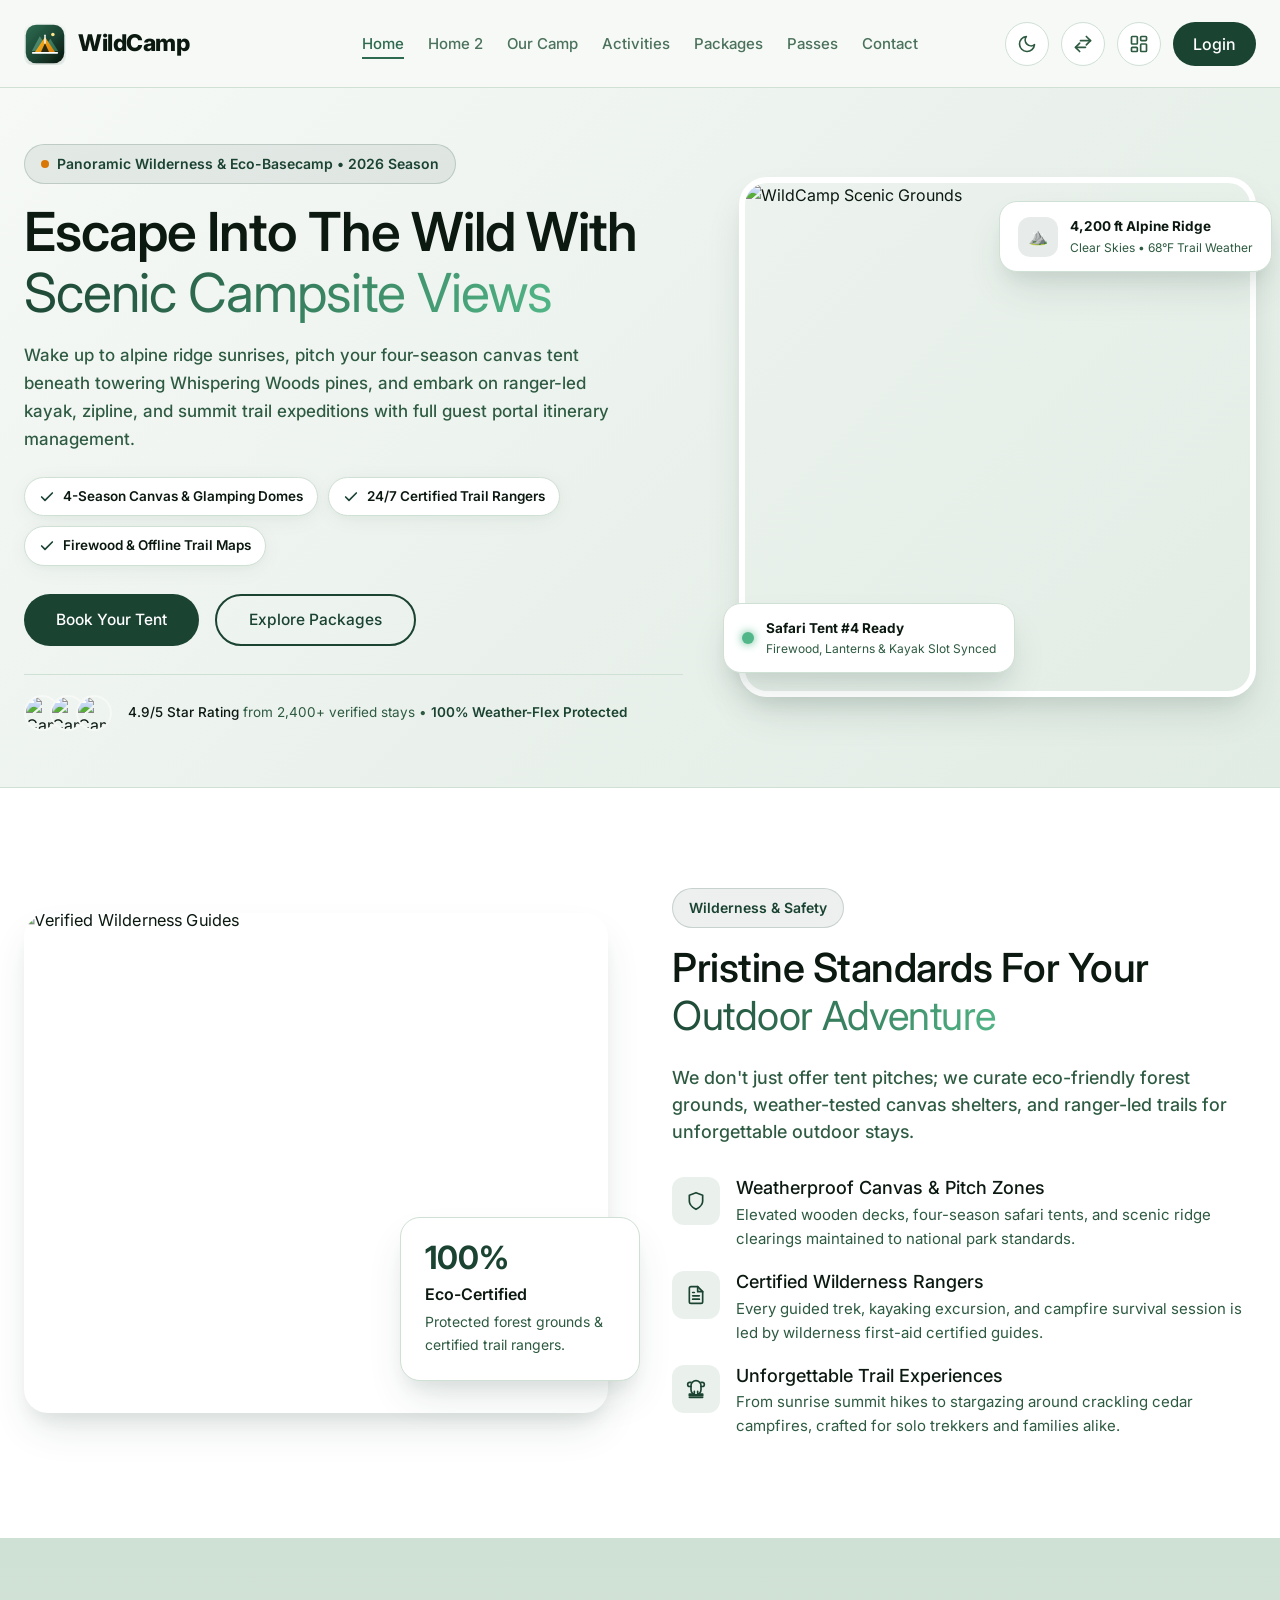
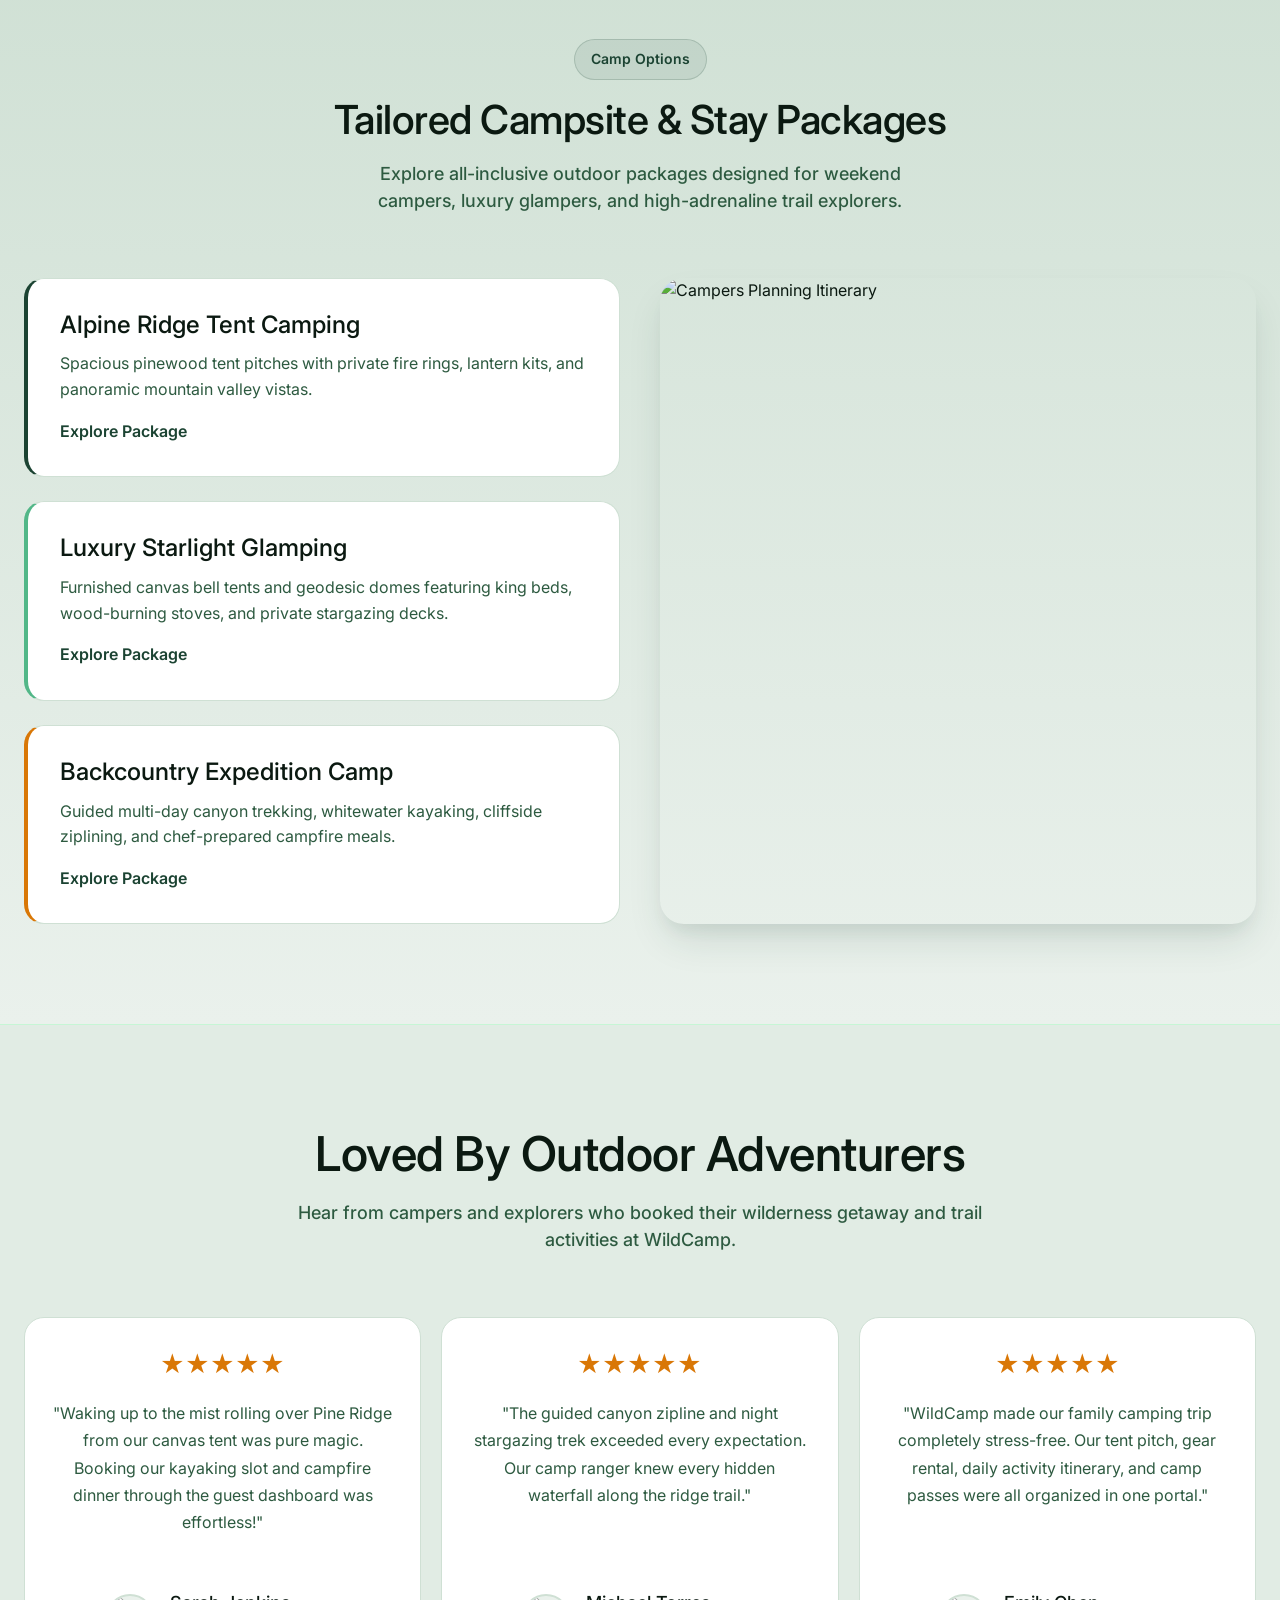
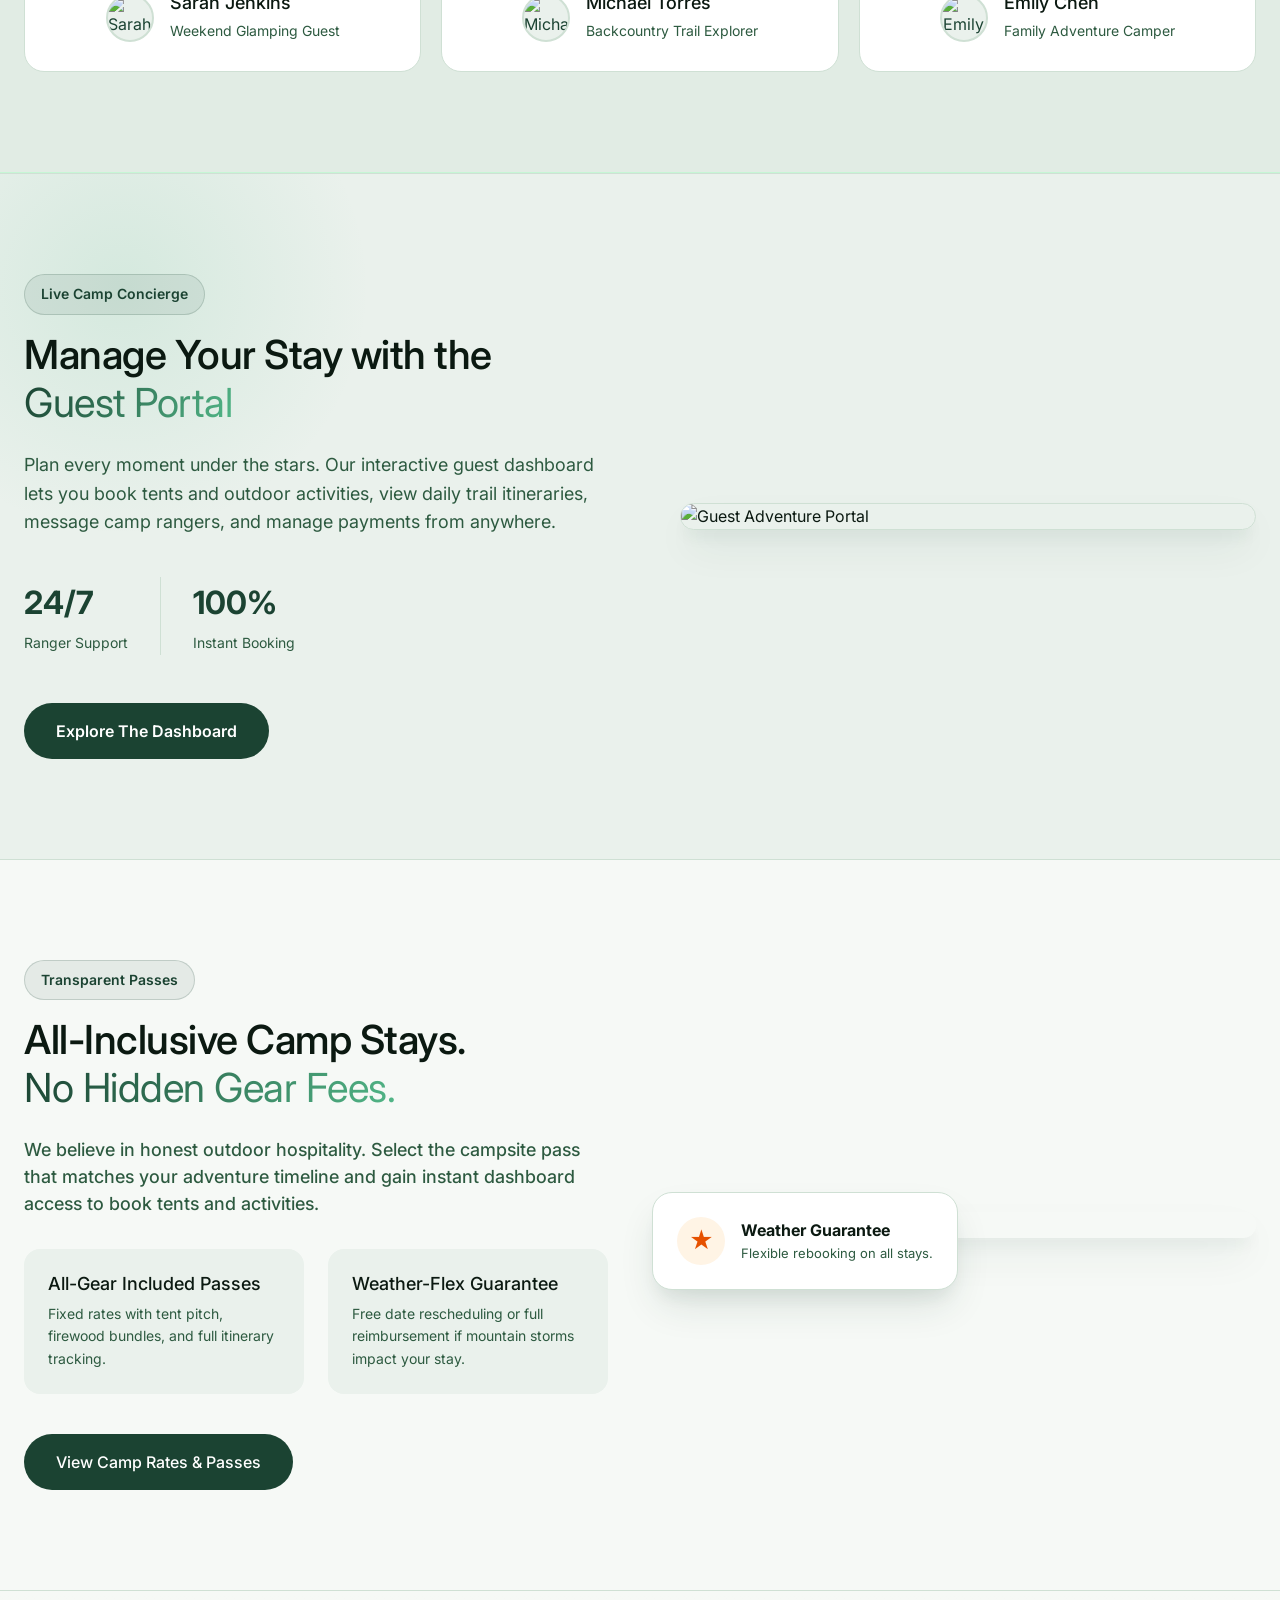
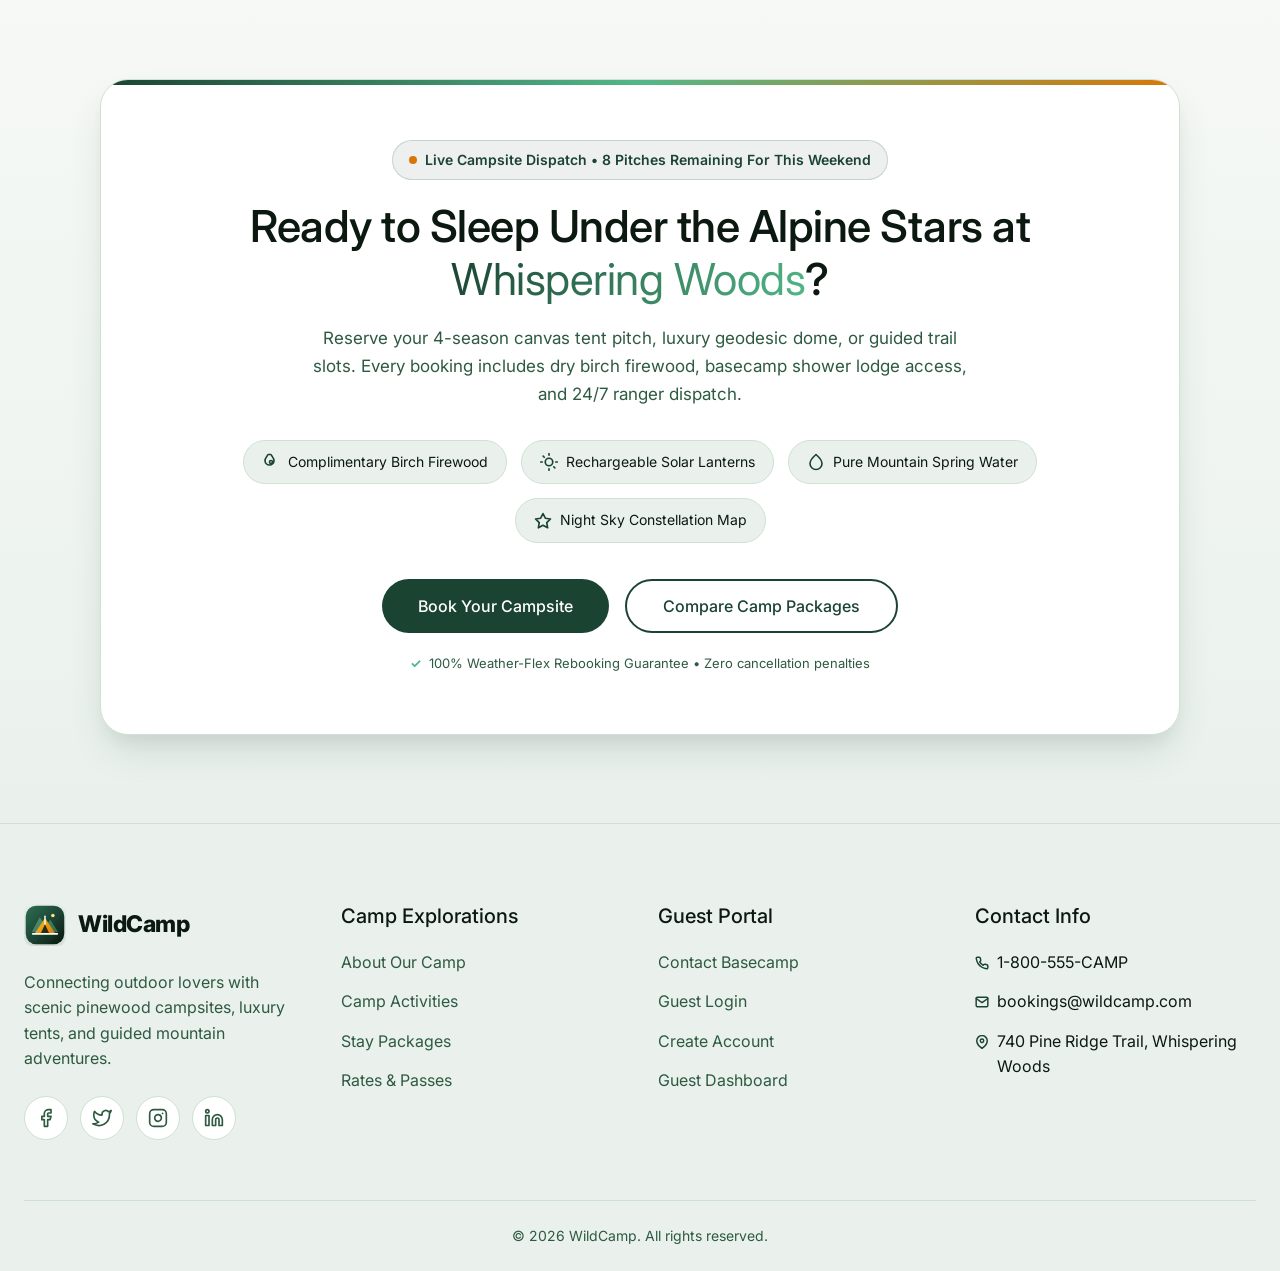
==== commit fe65f3d9: "U" ====
--- a/index.html
+++ b/index.html
@@ -95,7 +95,7 @@
                 <!-- Right Visual Showcase -->
                 <div class="hero-home-1-visual fade-up" style="transition-delay: 0.2s;">
                     <div class="hero-home-1-main-img">
-                        <img src="https://images.unsplash.com/photo-1523240795612-9a054b0db644?auto=format&fit=crop&w=1600&q=80" alt="WildCamp Scenic Grounds">
+                        <img src="https://dynamic-media-cdn.tripadvisor.com/media/photo-o/21/6f/4f/ef/wilde-troupe-camping.jpg?w=900&h=-1&s=1" alt="WildCamp Scenic Grounds">
                     </div>
 
                     <!-- Floating Top-Right Telemetry Badge -->
@@ -128,7 +128,7 @@
                 <!-- Image Side -->
                 <div class="fade-up" style="position: relative;">
                     <div style="position: relative; border-radius: 24px; overflow: hidden; box-shadow: var(--shadow-hover);">
-                        <img src="https://images.unsplash.com/photo-1427504494785-3a9ca7044f45?auto=format&fit=crop&w=800&q=80" alt="Verified Wilderness Guides" class="img-cover" style="height: 500px; transform: scale(1.02); transition: var(--transition);">
+                        <img src="https://encrypted-tbn0.gstatic.com/images?q=tbn:ANd9GcSj8mcmLgAx8k0JxSeo655OIdNUpZOKlG4514hlB-90Kh2EO8A1XbiEKfQ&s=10" alt="Verified Wilderness Guides" class="img-cover" style="height: 500px; transform: scale(1.02); transition: var(--transition);">
                     </div>
                     <!-- Glassmorphism Badge -->
                     <div class="floating-badge-right" style="position: absolute; bottom: 32px; right: -32px; background: var(--card-bg); border: 1px solid var(--border-color); padding: 24px; border-radius: 20px; box-shadow: var(--shadow-hover); max-width: 240px; z-index: 2;">
@@ -208,7 +208,7 @@
                 
                 <!-- Right: Large Image -->
                 <div class="fade-up prep-options-image" style="height: 100%; transition-delay: 0.3s;">
-                    <img src="https://images.unsplash.com/photo-1516321318423-f06f85e504b3?auto=format&fit=crop&w=800&q=80" alt="Campers Planning Itinerary" style="width: 100%; height: 100%; object-fit: cover; border-radius: 24px; box-shadow: var(--shadow-hover); min-height: 500px;">
+                    <img src="https://www.kukucampers.com/media/4/camper-map.jpeg" alt="Campers Planning Itinerary" style="width: 100%; height: 100%; object-fit: cover; border-radius: 24px; box-shadow: var(--shadow-hover); min-height: 500px;">
                 </div>
             </div>
         </div>
@@ -296,16 +296,9 @@
 
                 <!-- Visual Side -->
                 <div class="fade-up" style="position: relative; transition-delay: 0.2s;">
-                    <img src="https://successfulstudyskills4students.com/wp-content/uploads/2026/02/AI-study-tools-for-students-student-studying-with-ai-1024x585.jpeg" alt="Guest Adventure Portal" style="width: 100%; border-radius: 24px; box-shadow: var(--shadow-hover); border: 1px solid var(--border-color);">
-                    
-                    <!-- Floating UI Element -->
-                    <div class="floating-badge-left" style="position: absolute; bottom: 40px; left: -32px; background: var(--card-bg); padding: 20px 24px; border-radius: 16px; border: 1px solid var(--border-color); display: flex; align-items: center; gap: 16px; box-shadow: var(--shadow-hover);">
-                        <div style="width: 12px; height: 12px; background: #F59E0B; border-radius: 50%; box-shadow: 0 0 10px rgba(245,158,11,0.5);"></div>
-                        <div>
-                            <div style="color: var(--text-primary); font-weight: 600; font-size: 14px;">Tent &amp; Trail Confirmed</div>
-                            <div style="color: var(--text-secondary); font-size: 12px;">Pine Ridge Tent #4 &amp; Kayak Tour verified by Ranger Marcus</div>
-                        </div>
-                    </div>
+                    <img src="https://www.direct-streams.com/wp-content/uploads/2022/08/tablet-smatphone-1700.png" alt="Guest Adventure Portal" style="width: 100%; border-radius: 24px; box-shadow: var(--shadow-hover); border: 1px solid var(--border-color);">
+                    
+                    
                 </div>
 
             </div>
@@ -338,7 +331,7 @@
                 
                 <!-- Image Side -->
                 <div class="fade-up" style="position: relative; transition-delay: 0.2s;">
-                    <img src="https://www.famu.edu/students/student-financial-services/img/Payment_In_Person_640x480.jpg" alt="Guest Check-In &amp; Passes" style="width: 100%; border-radius: 24px; box-shadow: var(--shadow-hover);">
+                    <img src="https://encrypted-tbn0.gstatic.com/images?q=tbn:ANd9GcQOxFh-tLVKj11qKHqcIu9LoF4WhcZGTpgJaOgdD6h4_6dkWsybudQWejMb&s=10" alt="Guest Check-In &amp; Passes" style="width: 100%; border-radius: 24px; box-shadow: var(--shadow-hover);">
                     
                     <!-- Floating Guarantee Card -->
                     <div style="position: absolute; top: -20px; left: -20px; background: var(--card-bg); padding: 24px; border-radius: 20px; box-shadow: var(--shadow-hover); border: 1px solid var(--border-color); display: flex; align-items: center; gap: 16px; z-index: 2;">
@@ -389,9 +382,9 @@
                 </div>
 
                 <!-- Centered Dual Action Buttons -->
-                <div style="display: flex; gap: 16px; justify-content: center; flex-wrap: wrap; margin-bottom: 20px;">
-                    <a href="dashboard.html" class="btn btn-primary" style="height: 54px; padding: 0 36px; font-size: 16px;">Book Your Campsite</a>
-                    <a href="study-packages.html" class="btn btn-secondary" style="height: 54px; padding: 0 36px; font-size: 16px;">Compare Camp Packages</a>
+                <div class="cta-home-1-actions">
+                    <a href="dashboard.html" class="btn btn-primary">Book Your Campsite</a>
+                    <a href="study-packages.html" class="btn btn-secondary">Compare Camp Packages</a>
                 </div>
 
                 <div style="font-size: 13px; color: var(--text-secondary); display: flex; align-items: center; justify-content: center; gap: 8px;">
--- a/assets/css/style.css
+++ b/assets/css/style.css
@@ -397,8 +397,8 @@
     display: none;
 }
 
-/* === 1024px Navbar: Keep all menus and buttons in a single horizontal row === */
-@media (max-width: 1180px) and (min-width: 769px) {
+/* === Large Tablet / Small Laptop Navbar: Keep menus and buttons in single horizontal row === */
+@media (max-width: 1180px) and (min-width: 1025px) {
 
     /* Keep hamburger hidden — navbar stays full horizontal */
     .mobile-menu-toggle {
@@ -491,8 +491,8 @@
     }
 }
 
-/* Below 768px: Hamburger mobile menu */
-@media (max-width: 768px) {
+/* 1024px and below: Hamburger mobile menu */
+@media (max-width: 1024px) {
     .mobile-menu-toggle {
         display: flex;
     }
@@ -1379,20 +1379,41 @@
     }
 }
 
-@media (max-width: 768px) {
+@media (max-width: 1024px) {
     .dashboard-sidebar {
         transform: translateX(-100%);
         transition: transform 0.3s ease;
-        z-index: 999;
+        z-index: 1002;
+        position: fixed !important;
+        top: 0 !important;
+        left: 0 !important;
+        width: 280px !important;
+        height: 100vh !important;
+        box-shadow: 10px 0 30px rgba(0, 0, 0, 0.2);
     }
 
     .dashboard-sidebar.open {
-        transform: translateX(0);
+        transform: translateX(0) !important;
+    }
+
+    .dashboard-main-area {
+        margin-left: 0 !important;
+        margin-right: 0 !important;
+    }
+
+    .dashboard-navbar {
+        left: 0 !important;
+        right: 0 !important;
+        width: 100% !important;
     }
 
     .dashboard-content {
-        margin-left: 0;
+        margin-left: 0 !important;
         padding: 24px;
+    }
+
+    .mobile-only-brand {
+        display: flex !important;
     }
 
     /* Keep dashboard navbar icons on one line */
@@ -1416,21 +1437,21 @@
         display: flex !important;
     }
 
-    /* Hide username text — show only avatar to save space */
+    /* Hide username text on mobile & tablet to save space */
     .dashboard-username {
         display: none !important;
     }
 
-    /* Tighten dashboard navbar container padding on mobile */
+    /* Tighten dashboard navbar container padding on mobile & tablet */
     .navbar .container[style*="max-width: 100%"] {
-        padding: 0 12px !important;
+        padding: 0 16px !important;
         gap: 8px;
     }
 
-    /* Action-icon size on dashboard mobile */
+    /* Action-icon size on dashboard */
     .navbar .container[style*="max-width: 100%"] .action-icon {
-        width: 34px !important;
-        height: 34px !important;
+        width: 36px !important;
+        height: 36px !important;
         font-size: 15px !important;
     }
 
@@ -1450,6 +1471,17 @@
     .navbar .container[style*="max-width: 100%"] img[alt="User"] {
         width: 32px !important;
         height: 32px !important;
+    }
+}
+
+@media (max-width: 768px) {
+    .navbar .container[style*="max-width: 100%"] {
+        padding: 0 12px !important;
+    }
+
+    .navbar .container[style*="max-width: 100%"] .action-icon {
+        width: 34px !important;
+        height: 34px !important;
     }
 }
 
@@ -1494,6 +1526,9 @@
 }
 
 .footer-top {
+    display: grid;
+    grid-template-columns: repeat(4, 1fr);
+    gap: 36px;
     padding-bottom: 60px;
 }
 
@@ -1527,19 +1562,30 @@
     transform: translateY(-3px);
 }
 
+.footer-widget {
+    display: flex;
+    flex-direction: column;
+}
+
 .footer-widget h4 {
     font-size: 20px;
-    margin-bottom: 24px;
+    margin-bottom: 22px;
 }
 
 .footer-links {
     list-style: none;
+    padding: 0;
+    margin: 0;
 }
 
 .footer-links li {
-    margin-bottom: 12px;
+    margin-bottom: 14px;
     display: flex;
     align-items: flex-start;
+}
+
+.footer-links li:last-child {
+    margin-bottom: 0;
 }
 
 .footer-links li svg {
@@ -1555,6 +1601,24 @@
 
 .footer-links a:hover {
     color: var(--primary-accent);
+}
+
+/* 1024px: Align footer by 2*2 with equal space */
+@media (max-width: 1024px) {
+    .footer-top.grid-4,
+    .footer-top {
+        grid-template-columns: repeat(2, 1fr) !important;
+        gap: 40px 32px !important;
+    }
+}
+
+/* Mobile: Stack footer widgets with equal spacing */
+@media (max-width: 640px) {
+    .footer-top.grid-4,
+    .footer-top {
+        grid-template-columns: 1fr !important;
+        gap: 36px !important;
+    }
 }
 
 /* Table */
@@ -2174,11 +2238,13 @@
     color: var(--primary-accent);
 }
 
-@media (max-width: 768px) {
+@media (max-width: 1024px) {
     .sidebar-mobile-profile {
         display: flex;
     }
-
+}
+
+@media (max-width: 768px) {
     /* Hide desktop actions from dashboard navbar on mobile views */
     .dashboard-navbar #themeToggle,
     .dashboard-navbar #rtlToggle,
@@ -3046,13 +3112,180 @@
     }
 }
 
+/* Pre-Footer Action Button Container Base Rules */
+.cta-home-1-actions {
+    display: flex;
+    gap: 16px;
+    justify-content: center;
+    flex-wrap: wrap;
+    margin-bottom: 20px;
+}
+.cta-home-1-actions .btn {
+    height: 54px;
+    padding: 0 36px;
+    font-size: 16px;
+}
+
+.cta-about-actions {
+    display: flex;
+    gap: 16px;
+    justify-content: center;
+    flex-wrap: wrap;
+}
+.cta-about-actions .btn {
+    height: 52px;
+    padding: 0 36px;
+    font-size: 15.5px;
+}
+
+.cta-activities-actions {
+    display: flex;
+    gap: 12px;
+    flex-wrap: wrap;
+}
+.cta-activities-actions .btn {
+    height: 48px;
+    padding: 0 28px;
+    font-size: 14.5px;
+}
+
+.cta-packages-actions {
+    display: flex;
+    gap: 12px;
+    flex-wrap: wrap;
+}
+.cta-packages-actions .btn {
+    height: 44px;
+    padding: 0 20px;
+    font-size: 14px;
+}
+
+/* Item 9: Passes CTA actions bar with ample padding and margin to prevent line overlap */
+.cta-passes-actions-bar {
+    display: flex;
+    gap: 14px;
+    flex-wrap: wrap;
+    align-items: center;
+    padding-top: 24px;
+    margin-top: 24px;
+    border-top: 1px solid var(--border-color);
+}
+.cta-passes-actions-bar .btn {
+    height: 48px;
+    padding: 0 28px;
+    font-size: 14.5px;
+}
+
+/* Item 7: Dashboard Sidebar Close / Exit Icon */
+.dashboard-sidebar-brand {
+    display: flex;
+    align-items: center;
+    justify-content: space-between;
+}
+
+.dashboard-sidebar-close {
+    display: none;
+    background: transparent;
+    border: none;
+    font-size: 20px;
+    font-weight: 700;
+    cursor: pointer;
+    color: var(--text-primary);
+    padding: 8px 12px;
+    border-radius: 8px;
+    line-height: 1;
+    align-items: center;
+    justify-content: center;
+    transition: var(--transition);
+}
+
+.dashboard-sidebar-close:hover {
+    color: var(--primary-accent);
+    background: rgba(0, 0, 0, 0.06);
+}
+
+[data-theme="dark"] .dashboard-sidebar-close:hover {
+    background: rgba(255, 255, 255, 0.1);
+}
+
+@media (max-width: 1024px) {
+    .dashboard-sidebar-close {
+        display: flex !important;
+    }
+}
+
 @media (max-width: 600px) {
     .cta-home-1-card,
+    .cta-home-2-weather-card,
+    .cta-home-2-dispatch-card,
     .cta-about-card,
     .cta-activities-card,
     .cta-packages-card,
     .cta-passes-body {
-        padding: 36px 20px !important;
+        padding: 32px 18px !important;
+    }
+
+    /* Item 2: Home 2 Live Trail Conditions Card Mobile Alignment */
+    .cta-home-2-weather-card {
+        text-align: left;
+    }
+    .cta-home-2-weather-header-top {
+        display: flex;
+        flex-direction: column !important;
+        align-items: flex-start !important;
+        gap: 12px !important;
+        margin-bottom: 18px !important;
+    }
+    .cta-home-2-weather-temp-row {
+        display: flex;
+        flex-wrap: wrap !important;
+        align-items: baseline !important;
+        gap: 10px !important;
+        margin-bottom: 14px !important;
+    }
+    .cta-home-2-quote-card {
+        padding: 14px 16px !important;
+        gap: 12px !important;
+        border-radius: 14px !important;
+    }
+
+    /* Items 1, 3, 4: Equal button sizing in mobile view (368px) */
+    .cta-home-1-actions,
+    .cta-about-actions,
+    .cta-activities-actions,
+    .cta-packages-actions,
+    .cta-passes-actions-bar {
+        width: 100% !important;
+        display: flex !important;
+        flex-direction: column !important;
+        align-items: stretch !important;
+        gap: 12px !important;
+    }
+
+    .cta-home-1-actions .btn,
+    .cta-about-actions .btn,
+    .cta-activities-actions .btn,
+    .cta-packages-actions .btn,
+    .cta-passes-actions-bar .btn {
+        width: 100% !important;
+        justify-content: center !important;
+        text-align: center !important;
+        box-sizing: border-box !important;
+        padding-left: 16px !important;
+        padding-right: 16px !important;
+    }
+
+    /* Item 9: Passes CTA line clearance & span alignment on mobile */
+    .cta-passes-actions-bar {
+        padding-top: 20px !important;
+        margin-top: 20px !important;
+    }
+    .cta-passes-actions-bar span {
+        margin-left: 0 !important;
+        text-align: center !important;
+        width: 100% !important;
+        margin-top: 6px !important;
+        display: block !important;
     }
 }
 
--- a/assets/css/dark-mode.css
+++ b/assets/css/dark-mode.css
@@ -83,3 +83,21 @@
     filter: invert(1) brightness(1.2);
     cursor: pointer;
 }
+
+/* Item 8: Footer links hover styling in Dark Mode */
+[data-theme="dark"] .footer-links a:hover {
+    color: #FFFFFF !important;
+    text-decoration: underline;
+    text-underline-offset: 4px;
+    padding-left: 4px;
+    transition: all 0.2s ease;
+}
+
+[data-theme="dark"] .footer .nav-brand:hover span {
+    color: #FFFFFF !important;
+}
+
+[data-theme="dark"] .footer-bottom a:hover {
+    color: #FFFFFF !important;
+    text-decoration: underline;
+}
--- a/assets/css/rtl.css
+++ b/assets/css/rtl.css
@@ -117,9 +117,9 @@
 }
 
 /* ===========================
-   Mobile Nav Menu
-   =========================== */
-@media (max-width: 768px) {
+   Mobile Nav Menu (1024px and below)
+   =========================== */
+@media (max-width: 1024px) {
     [dir="rtl"] .nav-menu {
         right: auto;
         left: 0;
